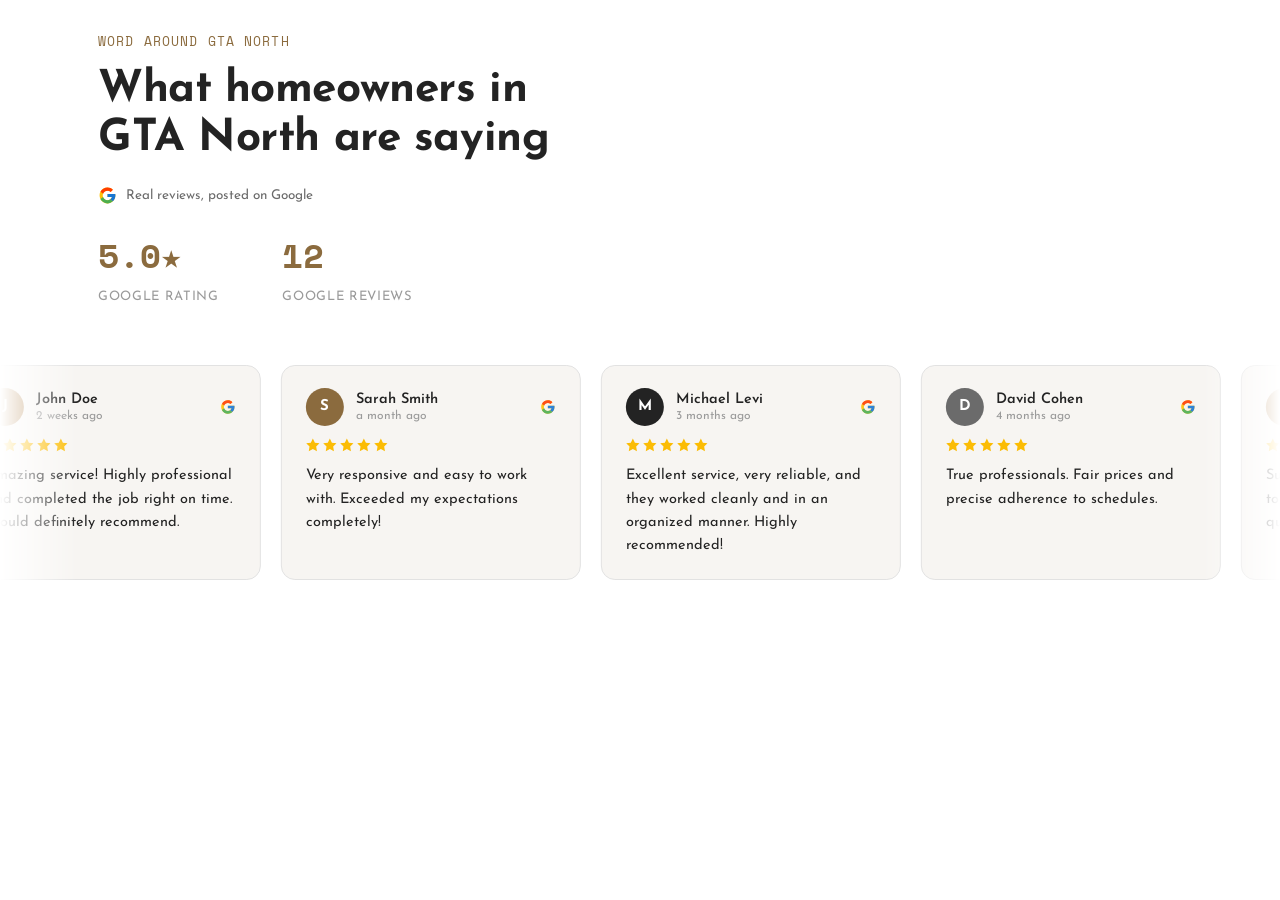
==== reviews-embed.html @ 9468a137 "Add Google reviews marquee and standalone Wix embed - Replace placeholder testimonials with 12 real " ====
<!doctype html>
<html lang="en">
<head>
<meta charset="UTF-8">
<meta name="viewport" content="width=device-width, initial-scale=1.0">
<title>Ramot Windows & Doors — Google Reviews</title>
<link rel="preconnect" href="https://fonts.googleapis.com">
<link rel="preconnect" href="https://fonts.gstatic.com" crossorigin>
<link href="https://fonts.googleapis.com/css2?family=Josefin+Sans:wght@400;500;600;700&family=Space+Mono:wght@400;700&display=swap" rel="stylesheet">
<link rel="stylesheet" href="css/styles.css">
<style>
  /* Embed-only overrides: this file is meant to sit inside a Wix
     HTML-iframe element, so it drops the page chrome (header/hero/
     section dividers) and keeps just the reviews block, sized to
     fit a fixed-height iframe instead of a full page section. */
  html,body{ background: transparent; }
  body{ padding: 32px 0 28px; }
  .embed-wrap{ max-width: 1180px; margin: 0 auto; padding: 0 clamp(16px,4vw,48px); }
</style>
</head>
<body class="js-ready">

<svg width="0" height="0" style="position:absolute" aria-hidden="true">
  <symbol id="google-g" viewBox="0 0 48 48">
    <path fill="#FFC107" d="M43.611,20.083H42V20H24v8h11.303c-1.649,4.657-6.08,8-11.303,8c-6.627,0-12-5.373-12-12s5.373-12,12-12c3.059,0,5.842,1.154,7.961,3.039l5.657-5.657C34.046,6.053,29.268,4,24,4C12.955,4,4,12.955,4,24s8.955,20,20,20s20-8.955,20-20C44,22.659,43.862,21.35,43.611,20.083z"/>
    <path fill="#FF3D00" d="M6.306,14.691l6.571,4.819C14.655,15.108,18.961,12,24,12c3.059,0,5.842,1.154,7.961,3.039l5.657-5.657C34.046,6.053,29.268,4,24,4C16.318,4,9.656,8.337,6.306,14.691z"/>
    <path fill="#4CAF50" d="M24,44c5.166,0,9.86-1.977,13.409-5.192l-6.19-5.238C29.211,35.091,26.715,36,24,36c-5.202,0-9.619-3.317-11.283-7.946l-6.522,5.025C9.505,39.556,16.227,44,24,44z"/>
    <path fill="#1976D2" d="M43.611,20.083H42V20H24v8h11.303c-0.792,2.237-2.231,4.166-4.087,5.571c0.001-0.001,0.002-0.001,0.003-0.002l6.19,5.238C36.971,39.205,44,34,44,24C44,22.659,43.862,21.35,43.611,20.083z"/>
  </symbol>
  <symbol id="rate-star" viewBox="0 0 24 24">
    <path d="M12 .8l3.5 7.2 7.9 1.1-5.7 5.6 1.3 7.9L12 18.8l-7 3.8 1.3-7.9L.6 9.1l7.9-1.1z"/>
  </symbol>
</svg>

<div class="embed-wrap">
  <p class="eyebrow">Word around GTA North</p>
  <h2 class="section-title">What homeowners in GTA North are saying</h2>

  <p class="google-badge">
    <svg class="g-icon" viewBox="0 0 48 48" aria-hidden="true"><use href="#google-g"/></svg>
    <span>Real reviews, posted on Google</span>
  </p>

  <ul class="stat-row">
    <li><span class="stat-num">5.0★</span><span class="stat-label">Google rating</span></li>
    <li><span class="stat-num">12</span><span class="stat-label">Google reviews</span></li>
  </ul>
</div>

<div class="review-track-wrap">
  <div class="review-track">
    <ul class="review-row">
      <li class="review-card">
        <div class="review-head">
          <span class="avatar avatar-1">J</span>
          <span class="review-who">
            <span class="review-name">John Doe</span>
            <span class="review-time">2 weeks ago</span>
          </span>
          <svg class="g-icon g-icon-card" viewBox="0 0 48 48" aria-hidden="true"><use href="#google-g"/></svg>
        </div>
        <div class="stars" aria-label="5 out of 5 stars">
          <svg class="star" viewBox="0 0 24 24"><use href="#rate-star"/></svg><svg class="star" viewBox="0 0 24 24"><use href="#rate-star"/></svg><svg class="star" viewBox="0 0 24 24"><use href="#rate-star"/></svg><svg class="star" viewBox="0 0 24 24"><use href="#rate-star"/></svg><svg class="star" viewBox="0 0 24 24"><use href="#rate-star"/></svg>
        </div>
        <p class="review-text">Amazing service! Highly professional and completed the job right on time. Would definitely recommend.</p>
      </li>
      <li class="review-card">
        <div class="review-head">
          <span class="avatar avatar-2">S</span>
          <span class="review-who">
            <span class="review-name">Sarah Smith</span>
            <span class="review-time">a month ago</span>
          </span>
          <svg class="g-icon g-icon-card" viewBox="0 0 48 48" aria-hidden="true"><use href="#google-g"/></svg>
        </div>
        <div class="stars" aria-label="5 out of 5 stars">
          <svg class="star" viewBox="0 0 24 24"><use href="#rate-star"/></svg><svg class="star" viewBox="0 0 24 24"><use href="#rate-star"/></svg><svg class="star" viewBox="0 0 24 24"><use href="#rate-star"/></svg><svg class="star" viewBox="0 0 24 24"><use href="#rate-star"/></svg><svg class="star" viewBox="0 0 24 24"><use href="#rate-star"/></svg>
        </div>
        <p class="review-text">Very responsive and easy to work with. Exceeded my expectations completely!</p>
      </li>
      <li class="review-card">
        <div class="review-head">
          <span class="avatar avatar-3">M</span>
          <span class="review-who">
            <span class="review-name">Michael Levi</span>
            <span class="review-time">3 months ago</span>
          </span>
          <svg class="g-icon g-icon-card" viewBox="0 0 48 48" aria-hidden="true"><use href="#google-g"/></svg>
        </div>
        <div class="stars" aria-label="5 out of 5 stars">
          <svg class="star" viewBox="0 0 24 24"><use href="#rate-star"/></svg><svg class="star" viewBox="0 0 24 24"><use href="#rate-star"/></svg><svg class="star" viewBox="0 0 24 24"><use href="#rate-star"/></svg><svg class="star" viewBox="0 0 24 24"><use href="#rate-star"/></svg><svg class="star" viewBox="0 0 24 24"><use href="#rate-star"/></svg>
        </div>
        <p class="review-text">Excellent service, very reliable, and they worked cleanly and in an organized manner. Highly recommended!</p>
      </li>
      <li class="review-card">
        <div class="review-head">
          <span class="avatar avatar-4">D</span>
          <span class="review-who">
            <span class="review-name">David Cohen</span>
            <span class="review-time">4 months ago</span>
          </span>
          <svg class="g-icon g-icon-card" viewBox="0 0 48 48" aria-hidden="true"><use href="#google-g"/></svg>
        </div>
        <div class="stars" aria-label="5 out of 5 stars">
          <svg class="star" viewBox="0 0 24 24"><use href="#rate-star"/></svg><svg class="star" viewBox="0 0 24 24"><use href="#rate-star"/></svg><svg class="star" viewBox="0 0 24 24"><use href="#rate-star"/></svg><svg class="star" viewBox="0 0 24 24"><use href="#rate-star"/></svg><svg class="star" viewBox="0 0 24 24"><use href="#rate-star"/></svg>
        </div>
        <p class="review-text">True professionals. Fair prices and precise adherence to schedules.</p>
      </li>
      <li class="review-card">
        <div class="review-head">
          <span class="avatar avatar-1">A</span>
          <span class="review-who">
            <span class="review-name">Anna Taylor</span>
            <span class="review-time">5 months ago</span>
          </span>
          <svg class="g-icon g-icon-card" viewBox="0 0 48 48" aria-hidden="true"><use href="#google-g"/></svg>
        </div>
        <div class="stars" aria-label="5 out of 5 stars">
          <svg class="star" viewBox="0 0 24 24"><use href="#rate-star"/></svg><svg class="star" viewBox="0 0 24 24"><use href="#rate-star"/></svg><svg class="star" viewBox="0 0 24 24"><use href="#rate-star"/></svg><svg class="star" viewBox="0 0 24 24"><use href="#rate-star"/></svg><svg class="star" viewBox="0 0 24 24"><use href="#rate-star"/></svg>
        </div>
        <p class="review-text">Super smooth experience from start to finish. Friendly staff and top quality.</p>
      </li>
      <li class="review-card">
        <div class="review-head">
          <span class="avatar avatar-2">R</span>
          <span class="review-who">
            <span class="review-name">Ronit Barak</span>
            <span class="review-time">6 months ago</span>
          </span>
          <svg class="g-icon g-icon-card" viewBox="0 0 48 48" aria-hidden="true"><use href="#google-g"/></svg>
        </div>
        <div class="stars" aria-label="5 out of 5 stars">
          <svg class="star" viewBox="0 0 24 24"><use href="#rate-star"/></svg><svg class="star" viewBox="0 0 24 24"><use href="#rate-star"/></svg><svg class="star" viewBox="0 0 24 24"><use href="#rate-star"/></svg><svg class="star" viewBox="0 0 24 24"><use href="#rate-star"/></svg><svg class="star" viewBox="0 0 24 24"><use href="#rate-star"/></svg>
        </div>
        <p class="review-text">I was deeply impressed by the personal attention and fast service. No doubt I will return.</p>
      </li>
      <li class="review-card">
        <div class="review-head">
          <span class="avatar avatar-3">C</span>
          <span class="review-who">
            <span class="review-name">Chris Johnson</span>
            <span class="review-time">7 months ago</span>
          </span>
          <svg class="g-icon g-icon-card" viewBox="0 0 48 48" aria-hidden="true"><use href="#google-g"/></svg>
        </div>
        <div class="stars" aria-label="5 out of 5 stars">
          <svg class="star" viewBox="0 0 24 24"><use href="#rate-star"/></svg><svg class="star" viewBox="0 0 24 24"><use href="#rate-star"/></svg><svg class="star" viewBox="0 0 24 24"><use href="#rate-star"/></svg><svg class="star" viewBox="0 0 24 24"><use href="#rate-star"/></svg><svg class="star" viewBox="0 0 24 24"><use href="#rate-star"/></svg>
        </div>
        <p class="review-text">Top tier quality and excellent communication. 10/10 would use again.</p>
      </li>
      <li class="review-card">
        <div class="review-head">
          <span class="avatar avatar-4">E</span>
          <span class="review-who">
            <span class="review-name">Erez Avraham</span>
            <span class="review-time">8 months ago</span>
          </span>
          <svg class="g-icon g-icon-card" viewBox="0 0 48 48" aria-hidden="true"><use href="#google-g"/></svg>
        </div>
        <div class="stars" aria-label="5 out of 5 stars">
          <svg class="star" viewBox="0 0 24 24"><use href="#rate-star"/></svg><svg class="star" viewBox="0 0 24 24"><use href="#rate-star"/></svg><svg class="star" viewBox="0 0 24 24"><use href="#rate-star"/></svg><svg class="star" viewBox="0 0 24 24"><use href="#rate-star"/></svg><svg class="star" viewBox="0 0 24 24"><use href="#rate-star"/></svg>
        </div>
        <p class="review-text">Courteous service, fast and professional work without compromise. Highly recommended!</p>
      </li>
      <li class="review-card">
        <div class="review-head">
          <span class="avatar avatar-1">N</span>
          <span class="review-who">
            <span class="review-name">Noa Ben-Zvi</span>
            <span class="review-time">9 months ago</span>
          </span>
          <svg class="g-icon g-icon-card" viewBox="0 0 48 48" aria-hidden="true"><use href="#google-g"/></svg>
        </div>
        <div class="stars" aria-label="5 out of 5 stars">
          <svg class="star" viewBox="0 0 24 24"><use href="#rate-star"/></svg><svg class="star" viewBox="0 0 24 24"><use href="#rate-star"/></svg><svg class="star" viewBox="0 0 24 24"><use href="#rate-star"/></svg><svg class="star" viewBox="0 0 24 24"><use href="#rate-star"/></svg><svg class="star" viewBox="0 0 24 24"><use href="#rate-star"/></svg>
        </div>
        <p class="review-text">Great experience! They solved all my problems quickly and with great professionalism.</p>
      </li>
      <li class="review-card">
        <div class="review-head">
          <span class="avatar avatar-2">K</span>
          <span class="review-who">
            <span class="review-name">Kevin White</span>
            <span class="review-time">10 months ago</span>
          </span>
          <svg class="g-icon g-icon-card" viewBox="0 0 48 48" aria-hidden="true"><use href="#google-g"/></svg>
        </div>
        <div class="stars" aria-label="5 out of 5 stars">
          <svg class="star" viewBox="0 0 24 24"><use href="#rate-star"/></svg><svg class="star" viewBox="0 0 24 24"><use href="#rate-star"/></svg><svg class="star" viewBox="0 0 24 24"><use href="#rate-star"/></svg><svg class="star" viewBox="0 0 24 24"><use href="#rate-star"/></svg><svg class="star" viewBox="0 0 24 24"><use href="#rate-star"/></svg>
        </div>
        <p class="review-text">Extremely helpful and professional. Handled everything with great care.</p>
      </li>
      <li class="review-card">
        <div class="review-head">
          <span class="avatar avatar-3">Y</span>
          <span class="review-who">
            <span class="review-name">Yael Mizrahi</span>
            <span class="review-time">11 months ago</span>
          </span>
          <svg class="g-icon g-icon-card" viewBox="0 0 48 48" aria-hidden="true"><use href="#google-g"/></svg>
        </div>
        <div class="stars" aria-label="5 out of 5 stars">
          <svg class="star" viewBox="0 0 24 24"><use href="#rate-star"/></svg><svg class="star" viewBox="0 0 24 24"><use href="#rate-star"/></svg><svg class="star" viewBox="0 0 24 24"><use href="#rate-star"/></svg><svg class="star" viewBox="0 0 24 24"><use href="#rate-star"/></svg><svg class="star" viewBox="0 0 24 24"><use href="#rate-star"/></svg>
        </div>
        <p class="review-text">Amazing service and lovely people. Thank you very much for everything!</p>
      </li>
      <li class="review-card">
        <div class="review-head">
          <span class="avatar avatar-4">T</span>
          <span class="review-who">
            <span class="review-name">Tom Miller</span>
            <span class="review-time">a year ago</span>
          </span>
          <svg class="g-icon g-icon-card" viewBox="0 0 48 48" aria-hidden="true"><use href="#google-g"/></svg>
        </div>
        <div class="stars" aria-label="5 out of 5 stars">
          <svg class="star" viewBox="0 0 24 24"><use href="#rate-star"/></svg><svg class="star" viewBox="0 0 24 24"><use href="#rate-star"/></svg><svg class="star" viewBox="0 0 24 24"><use href="#rate-star"/></svg><svg class="star" viewBox="0 0 24 24"><use href="#rate-star"/></svg><svg class="star" viewBox="0 0 24 24"><use href="#rate-star"/></svg>
        </div>
        <p class="review-text">Solid service, great attention to detail, and very fair pricing. Very happy.</p>
      </li>
    </ul>
  </div>
</div>

<script src="https://cdn.jsdelivr.net/npm/gsap@3/dist/gsap.min.js"></script>
<script>
(function(){
  var reduceMotion = window.matchMedia('(prefers-reduced-motion: reduce)').matches;
  var track = document.querySelector('.review-track');
  var firstRow = track.querySelector('.review-row');

  if (!reduceMotion) {
    var clone = firstRow.cloneNode(true);
    clone.setAttribute('aria-hidden', 'true');
    track.appendChild(clone);

    var marqueeTween = gsap.to(track, {
      xPercent: -50,
      duration: 46,
      ease: 'none',
      repeat: -1
    });

    var trackWrap = document.querySelector('.review-track-wrap');
    trackWrap.addEventListener('mouseenter', function(){ marqueeTween.pause(); });
    trackWrap.addEventListener('mouseleave', function(){ marqueeTween.play(); });
    trackWrap.addEventListener('focusin', function(){ marqueeTween.pause(); });
    trackWrap.addEventListener('focusout', function(){ marqueeTween.play(); });
  }
})();
</script>
</body>
</html>
---- css/styles.css ----
/* ==========================================================
   Tokens — pulled from ramotwindowsanddoors.com's live site:
   bronze #BA9262 (the logo mark), charcoal wordmark, Josefin Sans.
   ========================================================== */
:root{
  --ink: #232323;
  --paper: #FFFFFF;
  --paper-tint: #F7F5F2;
  --line: #E2E2E2;
  --slate: #6B6B6B;
  --slate-dim: #9A9A9A;

  --bronze: #BA9262;
  --bronze-soft: #E3B77E;
  --bronze-deep: #8B6B3E;

  /* dark hero only */
  --night: #1E1712;
  --night-2: #2A2018;
  --frost: #F5F1EC;
  --night-slate: #B9AFA3;
  --night-line: rgba(245,241,236,0.14);

  --font-display: "Josefin Sans", "Inter", sans-serif;
  --font-body: "Josefin Sans", -apple-system, sans-serif;
  --font-mono: "Space Mono", monospace;

  --wrap: 1180px;
  --gutter: clamp(20px, 5vw, 64px);
  --section-pad: clamp(72px, 11vw, 148px);

  --ease-out: cubic-bezier(.16,1,.3,1);
}

*{ box-sizing: border-box; }
html{ scroll-behavior: smooth; }
body{
  margin: 0;
  background: var(--paper);
  color: var(--ink);
  font-family: var(--font-body);
  font-size: 16px;
  line-height: 1.6;
  -webkit-font-smoothing: antialiased;
}
img,svg{ display:block; max-width:100%; }
a{ color: inherit; text-decoration: none; }

.skip-link{
  position:absolute; left:-999px; top:auto;
}
.skip-link:focus{
  left: 16px; top: 16px; z-index: 999;
  background: var(--bronze-deep); color:#fff;
  padding: 10px 16px; border-radius: 6px;
}

:focus-visible{
  outline: 2px solid var(--bronze-deep);
  outline-offset: 3px;
  border-radius: 2px;
}

.wrap{
  max-width: var(--wrap);
  margin: 0 auto;
  padding: 0 var(--gutter);
}

.eyebrow{
  font-family: var(--font-mono);
  font-size: 12.5px;
  letter-spacing: 0.09em;
  text-transform: uppercase;
  color: var(--bronze-deep);
  margin: 0 0 14px;
}

.section-title{
  font-family: var(--font-display);
  font-weight: 700;
  font-size: clamp(28px, 4vw, 44px);
  line-height: 1.12;
  letter-spacing: -0.01em;
  margin: 0 0 20px;
  max-width: 18ch;
}

.lede{
  font-size: clamp(16px, 1.4vw, 18.5px);
  color: var(--slate);
  max-width: 46ch;
  margin: 0 0 22px;
}

.diagnostic-line{
  font-size: 18px;
  color: var(--ink);
  margin: 40px 0 22px;
}

/* ==========================================================
   Buttons
   ========================================================== */
.btn{
  display: inline-flex;
  align-items: center;
  gap: 10px;
  padding: 15px 26px;
  border-radius: 8px;
  font-family: var(--font-mono);
  font-size: 14.5px;
  font-weight: 700;
  letter-spacing: 0.01em;
  border: 1px solid transparent;
  cursor: pointer;
  position: relative;
  overflow: hidden;
  transition: transform .25s var(--ease-out), box-shadow .25s var(--ease-out);
}
.btn:hover{ transform: translateY(-2px); }
.btn-primary{
  background: var(--bronze-deep);
  color: #FFFFFF;
  box-shadow: 0 10px 26px -8px rgba(139,107,62,0.55);
}
.btn-primary:hover{ box-shadow: 0 16px 32px -8px rgba(139,107,62,0.7); }
.btn-primary::after{
  content:"";
  position:absolute; inset:0;
  background: linear-gradient(115deg, transparent 20%, rgba(255,255,255,0.35) 38%, transparent 55%);
  transform: translateX(-120%);
  transition: transform .6s var(--ease-out);
}
.btn-primary:hover::after{ transform: translateX(120%); }
.btn-ghost{
  border-color: var(--line);
  color: var(--ink);
  background: transparent;
}
.btn-ghost:hover{ border-color: var(--bronze-deep); color: var(--bronze-deep); }

/* on the dark hero, ghost buttons need light-context colors */
.hero .btn-ghost{
  border-color: var(--night-line);
  color: var(--frost);
  background: rgba(245,241,236,0.03);
}
.hero .btn-ghost:hover{ border-color: var(--bronze-soft); color: var(--bronze-soft); }

.btn-large{ padding: 18px 32px; font-size: 15.5px; }

.hero-ctas{
  display:flex; flex-wrap: wrap; gap: 14px;
  margin: 34px 0 30px;
}

/* ==========================================================
   Header
   ========================================================== */
.site-header{
  position: sticky; top:0; z-index: 40;
  background: rgba(255,255,255,0.88);
  backdrop-filter: blur(10px);
  border-bottom: 1px solid var(--line);
}
.header-inner{
  display:flex; align-items:center; justify-content:space-between;
  height: 76px;
}
.brand{ display:flex; align-items:center; }
.brand-logo{ height: 40px; width:auto; }
.header-phone{ display:flex; flex-direction:column; align-items:flex-end; line-height:1.2; }
.header-phone .eyebrow{ margin:0 0 2px; }
.phone-number{ font-family: var(--font-mono); font-weight:700; color: var(--bronze-deep); }

/* ==========================================================
   Hero (dark, on-brand bronze glow — the one dramatic moment)
   ========================================================== */
.hero{
  position: relative;
  padding: clamp(120px, 20vw, 200px) 0 clamp(80px, 12vw, 130px);
  overflow: hidden;
  isolation: isolate;
  background: var(--night);
  color: var(--frost);
}
.hero-glass{
  position:absolute; inset:0;
  z-index:-1;
  background: linear-gradient(180deg, var(--night), var(--night-2) 120%);
}
.pane-svg{ width:100%; height:100%; }
.crack-lines path{
  stroke-dasharray: 1;
  stroke-dashoffset: 1;
  filter: drop-shadow(0 0 6px rgba(245,241,236,0.35));
}
.impact-point{
  filter: drop-shadow(0 0 10px rgba(245,241,236,0.8));
}

.hero-inner{ position: relative; }
.hero-eyebrow{ color: var(--bronze-soft); }
.hero-title{
  font-family: var(--font-display);
  font-weight: 700;
  font-size: clamp(40px, 8vw, 84px);
  line-height: 1.02;
  letter-spacing: -0.01em;
  margin: 0 0 26px;
}
.hero-title .line{ display:block; }
.line-crack{ color: var(--frost); }
.line-fix{
  background: linear-gradient(100deg, var(--bronze-soft), var(--bronze) 60%);
  -webkit-background-clip: text;
  background-clip: text;
  color: transparent;
}
.hero-sub{
  font-size: clamp(17px, 1.6vw, 20px);
  color: var(--night-slate);
  max-width: 46ch;
  margin: 0 0 8px;
}
.trust-bar{
  display:flex; flex-wrap:wrap; gap: 22px;
  list-style:none; padding:0; margin: 18px 0 0;
  font-family: var(--font-mono);
  font-size: 12.5px;
  color: var(--night-slate);
  text-transform: uppercase;
  letter-spacing: 0.06em;
}
.trust-bar li{ position:relative; padding-left: 16px; }
.trust-bar li::before{
  content:"";
  position:absolute; left:0; top:50%;
  width:6px; height:6px; border-radius:50%;
  background: var(--bronze-soft);
  transform: translateY(-50%);
}

/* ==========================================================
   Sections (generic, light)
   ========================================================== */
.section{
  padding: var(--section-pad) 0;
  border-bottom: 1px solid var(--line);
  position: relative;
  background: var(--paper);
}
.section:last-of-type{ border-bottom:none; }
.section.tint{ background: var(--paper-tint); }

/* Fracture-line divider: the crack motif reused as a structural rule
   between sections, instead of a plain hairline */
.section::before{
  content:"";
  position:absolute; top:-1px; left:0; right:0;
  height:1px;
  background:
    linear-gradient(90deg, transparent, var(--line) 15%, var(--line) 85%, transparent);
}

/* ==========================================================
   Diagnostic cards
   ========================================================== */
.card-grid{
  display:grid;
  grid-template-columns: repeat(3, 1fr);
  gap: 1px;
  background: var(--line);
  border: 1px solid var(--line);
  border-radius: 14px;
  overflow:hidden;
  margin: 40px 0 0;
}
.symptom-card{
  background: var(--paper);
  padding: 34px 28px 38px;
}
.symptom-icon{ color: var(--bronze); margin-bottom: 22px; width:40px; height:40px; }
.symptom-card h3{
  font-family: var(--font-display);
  font-size: 19px;
  margin: 0 0 10px;
}
.symptom-card p{ color: var(--slate); margin:0; font-size:15px; }

/* ==========================================================
   Testimonials
   ========================================================== */
.google-badge{
  display:inline-flex; align-items:center; gap:9px;
  font-size: 13.5px; color: var(--slate);
  margin: 0 0 22px;
}
.g-icon{ width:19px; height:19px; flex-shrink:0; }

.stat-row{
  display:flex; gap: clamp(24px, 6vw, 64px);
  list-style:none; padding:0; margin: 0 0 48px;
  flex-wrap: wrap;
}
.stat-row li{ display:flex; flex-direction:column; gap:4px; }
.stat-num{ font-family: var(--font-mono); font-weight:700; font-size: clamp(26px,3vw,34px); color: var(--bronze-deep); }
.stat-label{ font-size: 13px; color: var(--slate-dim); text-transform:uppercase; letter-spacing:.05em; }

/* Google review marquee */
.review-track-wrap{
  position: relative;
  overflow: hidden;
  padding: 4px var(--gutter) 6px;
  -webkit-mask-image: linear-gradient(90deg, transparent, #000 6%, #000 94%, transparent);
  mask-image: linear-gradient(90deg, transparent, #000 6%, #000 94%, transparent);
}
.review-track{ display:flex; width: max-content; }
.review-row{
  display:flex; gap: 20px;
  list-style:none; margin:0; padding: 6px 0;
}
.review-card{
  width: 300px; flex-shrink: 0;
  background: var(--paper-tint);
  border: 1px solid var(--line);
  border-radius: 14px;
  padding: 22px 24px;
  display:flex; flex-direction:column; gap: 12px;
}
.review-head{ display:flex; align-items:center; gap: 12px; }
.avatar{
  width: 38px; height:38px; border-radius:50%; flex-shrink:0;
  display:flex; align-items:center; justify-content:center;
  color:#fff; font-family: var(--font-display); font-weight:700; font-size:15px;
}
.avatar-1{ background: var(--bronze); }
.avatar-2{ background: var(--bronze-deep); }
.avatar-3{ background: var(--ink); }
.avatar-4{ background: var(--slate); }
.review-who{
  display:flex; flex-direction:column; line-height:1.25;
  flex:1; min-width:0;
}
.review-name{ font-weight:600; font-size:14.5px; }
.review-time{ font-size:12px; color: var(--slate-dim); }
.g-icon-card{ width:16px; height:16px; flex-shrink:0; opacity:.9; }
.stars{ display:flex; gap:3px; }
.star{ width:14px; height:14px; fill:#FBBC04; }
.review-text{ margin:0; font-size: 14.5px; color: var(--ink); }

/* ==========================================================
   Why repair
   ========================================================== */
.why-grid{
  display:grid;
  grid-template-columns: 1.1fr 0.9fr;
  gap: clamp(32px, 6vw, 80px);
  align-items:start;
}
.check-list{
  list-style:none; margin:0; padding: 6px 0 0;
  display:flex; flex-direction:column; gap: 18px;
}
.check-list li{
  position:relative; padding-left: 32px;
  font-size: 16px;
}
.check-list li::before{
  content:"";
  position:absolute; left:0; top: 3px;
  width: 18px; height:18px;
  border: 1.5px solid var(--bronze);
  border-radius: 4px;
  background: rgba(186,146,98,0.08);
}
.check-list li::after{
  content:"";
  position:absolute; left:5px; top:8px;
  width:8px; height:4px;
  border-left: 1.5px solid var(--bronze-deep);
  border-bottom: 1.5px solid var(--bronze-deep);
  transform: rotate(-45deg);
}

/* ==========================================================
   Process
   ========================================================== */
.process-list{
  list-style:none; margin: 40px 0 8px; padding:0;
  display:grid; grid-template-columns: repeat(3,1fr);
  gap: 28px;
}
.process-step{
  border-top: 1px solid var(--line);
  padding-top: 20px;
}
.step-num{
  display:block;
  font-family: var(--font-mono);
  font-size: 13px;
  color: var(--bronze-deep);
  margin-bottom: 14px;
}
.process-step p{ margin:0; font-size: 16px; }

/* ==========================================================
   Coverage
   ========================================================== */
.coverage-grid{
  display:grid;
  grid-template-columns: 1.1fr 0.9fr;
  gap: clamp(32px, 6vw, 80px);
  align-items:center;
}
.town-list{
  list-style:none; margin:0; padding:0;
  display:flex; flex-direction:column;
}
.town-list li{
  font-family: var(--font-display);
  font-size: clamp(20px, 3vw, 28px);
  padding: 14px 0;
  border-bottom: 1px solid var(--line);
  color: var(--ink);
  transition: color .2s, padding-left .2s;
}
.town-list li:hover{ color: var(--bronze-deep); padding-left: 10px; }

/* ==========================================================
   FAQ
   ========================================================== */
.accordion{ margin-top: 32px; border-top: 1px solid var(--line); }
.accordion-item{
  border-bottom: 1px solid var(--line);
  padding: 20px 0;
}
.accordion-item summary{
  cursor:pointer;
  list-style:none;
  display:flex; align-items:center; justify-content:space-between; gap: 16px;
  font-family: var(--font-display);
  font-size: 17px;
  font-weight: 600;
}
.accordion-item summary::-webkit-details-marker{ display:none; }
.accordion-item summary::after{
  content:"+";
  font-family: var(--font-mono);
  font-size: 20px;
  color: var(--bronze-deep);
  flex-shrink:0;
  transition: transform .25s var(--ease-out);
}
.accordion-item[open] summary::after{ transform: rotate(45deg); }
.accordion-item p{ margin: 14px 0 0; color: var(--slate); max-width: 62ch; }

/* ==========================================================
   Final CTA + form
   ========================================================== */
.final-grid{
  display:grid;
  grid-template-columns: 1fr 1fr;
  gap: clamp(32px, 6vw, 80px);
  align-items: start;
}
.quote-form{
  background: var(--paper);
  border: 1px solid var(--line);
  border-radius: 14px;
  padding: clamp(24px, 4vw, 34px);
  display:flex; flex-direction:column; gap: 16px;
  box-shadow: 0 24px 48px -24px rgba(35,35,35,0.12);
}
.form-row{ display:flex; flex-direction:column; gap:6px; }
.form-row label{ font-size: 13px; color: var(--slate); }
.form-row input, .form-row textarea{
  background: var(--paper);
  border: 1px solid var(--line);
  border-radius: 8px;
  padding: 12px 14px;
  color: var(--ink);
  font-family: var(--font-body);
  font-size: 15px;
  resize: vertical;
}
.form-row input:focus, .form-row textarea:focus{ border-color: var(--bronze-deep); }
.form-note{ margin: 0; font-size: 12.5px; color: var(--slate-dim); }

/* ==========================================================
   Footer
   ========================================================== */
.site-footer{ padding: 34px 0 44px; background: var(--paper-tint); }
.footer-inner{
  display:flex; flex-wrap:wrap; gap: 10px 24px; justify-content:space-between;
  font-family: var(--font-mono); font-size: 13px; color: var(--slate-dim);
}
.footer-inner a{ color: var(--bronze-deep); }

/* ==========================================================
   Scroll-reveal base state
   (JS adds .is-visible / drives via GSAP; degrades gracefully
   without JS because nothing here forces opacity:0 permanently)
   ========================================================== */
[data-reveal]{ opacity: 1; }
.js-ready [data-reveal]{ opacity: 0; transform: translateY(28px); }
.js-ready [data-reveal].is-visible{ opacity: 1; transform: translateY(0); }

@media (prefers-reduced-motion: reduce){
  html{ scroll-behavior:auto; }
  .js-ready [data-reveal]{ opacity:1 !important; transform:none !important; }
  .btn, .town-list li{ transition:none; }
}

/* ==========================================================
   Responsive
   ========================================================== */
@media (max-width: 900px){
  .card-grid{ grid-template-columns: 1fr; }
  .why-grid, .coverage-grid, .final-grid{ grid-template-columns: 1fr; }
  .process-list{ grid-template-columns: 1fr; }
  .header-phone .eyebrow{ display:none; }
}

@media (max-width: 560px){
  .hero{ padding-top: 128px; }
  .hero-ctas .btn{ width:100%; justify-content:center; }
  .brand-logo{ height: 32px; }
}
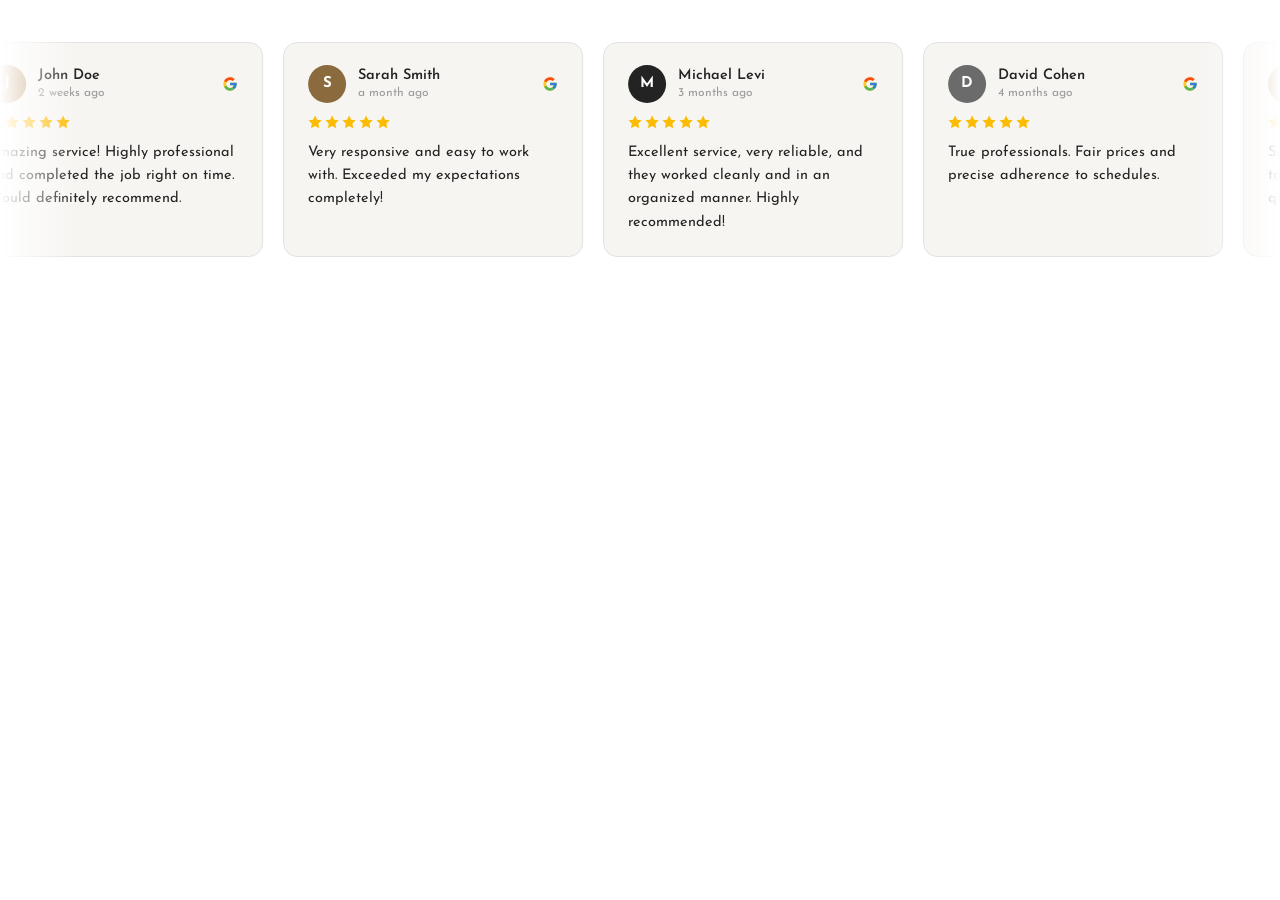
==== commit 04796c7e: "Strip heading/badge/stats from the Wix reviews embed The embed sits inside a Wix section that alread" ====
--- a/reviews-embed.html
+++ b/reviews-embed.html
@@ -32,21 +32,6 @@
   </symbol>
 </svg>
 
-<div class="embed-wrap">
-  <p class="eyebrow">Word around GTA North</p>
-  <h2 class="section-title">What homeowners in GTA North are saying</h2>
-
-  <p class="google-badge">
-    <svg class="g-icon" viewBox="0 0 48 48" aria-hidden="true"><use href="#google-g"/></svg>
-    <span>Real reviews, posted on Google</span>
-  </p>
-
-  <ul class="stat-row">
-    <li><span class="stat-num">5.0★</span><span class="stat-label">Google rating</span></li>
-    <li><span class="stat-num">12</span><span class="stat-label">Google reviews</span></li>
-  </ul>
-</div>
-
 <div class="review-track-wrap">
   <div class="review-track">
     <ul class="review-row">
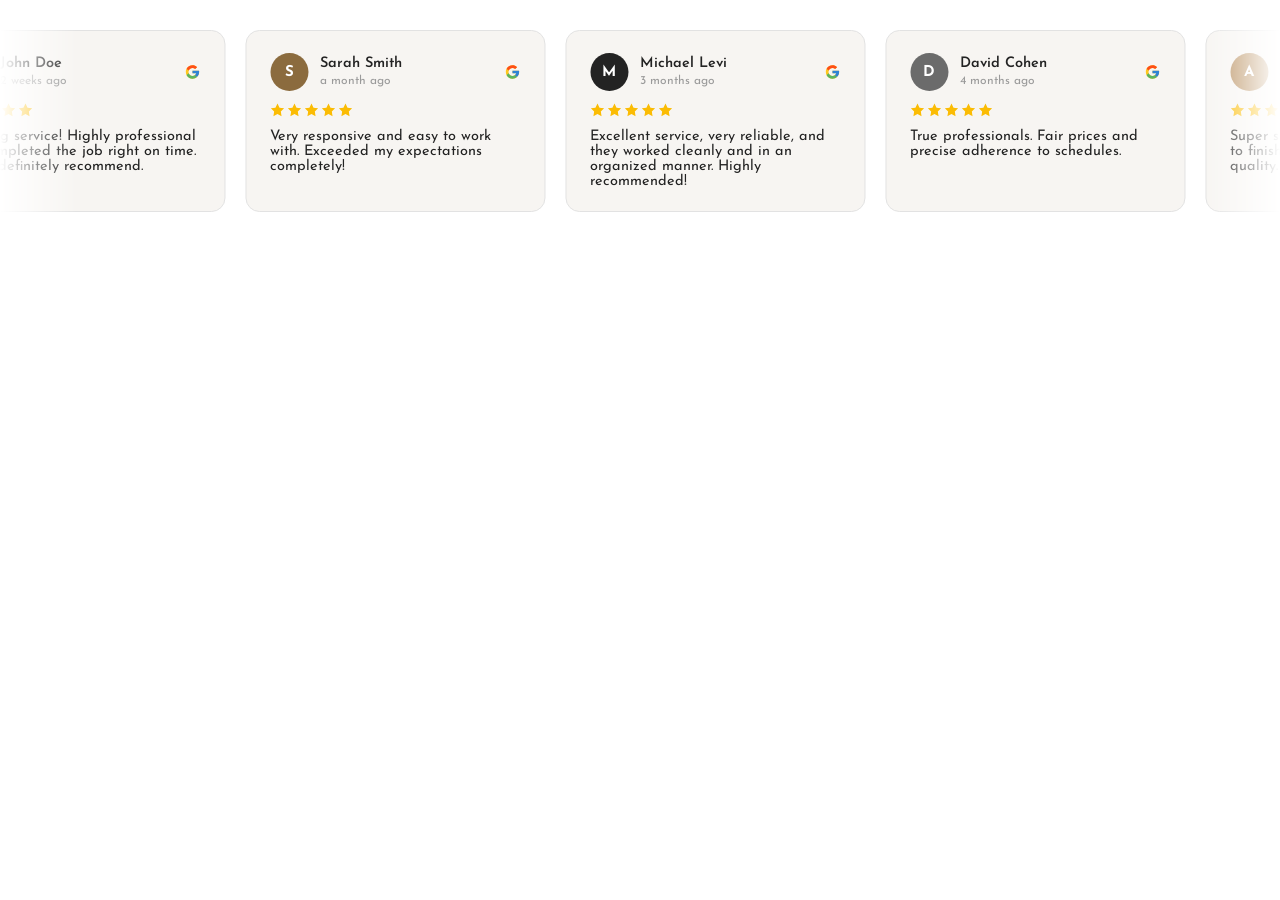
==== commit 2e585ad2: "Make reviews-embed.html fully self-contained It was linking to css/styles.css for icon sizing, which" ====
--- a/reviews-embed.html
+++ b/reviews-embed.html
@@ -6,19 +6,66 @@
 <title>Ramot Windows & Doors — Google Reviews</title>
 <link rel="preconnect" href="https://fonts.googleapis.com">
 <link rel="preconnect" href="https://fonts.gstatic.com" crossorigin>
-<link href="https://fonts.googleapis.com/css2?family=Josefin+Sans:wght@400;500;600;700&family=Space+Mono:wght@400;700&display=swap" rel="stylesheet">
-<link rel="stylesheet" href="css/styles.css">
+<link href="https://fonts.googleapis.com/css2?family=Josefin+Sans:wght@400;500;600;700&display=swap" rel="stylesheet">
 <style>
-  /* Embed-only overrides: this file is meant to sit inside a Wix
-     HTML-iframe element, so it drops the page chrome (header/hero/
-     section dividers) and keeps just the reviews block, sized to
-     fit a fixed-height iframe instead of a full page section. */
+  /* Fully self-contained: no dependency on the parent project's
+     css/styles.css, so this renders correctly dropped into any
+     platform's iframe/HTML-embed, not just this repo's own pages. */
+  *{ box-sizing: border-box; }
   html,body{ background: transparent; }
-  body{ padding: 32px 0 28px; }
-  .embed-wrap{ max-width: 1180px; margin: 0 auto; padding: 0 clamp(16px,4vw,48px); }
+  body{
+    margin: 0;
+    padding: 20px 0;
+    font-family: "Josefin Sans", -apple-system, "Segoe UI", sans-serif;
+    color: #232323;
+  }
+  img,svg{ display:block; }
+
+  .review-track-wrap{
+    position: relative;
+    overflow: hidden;
+    padding: 4px 16px 6px;
+    -webkit-mask-image: linear-gradient(90deg, transparent, #000 6%, #000 94%, transparent);
+    mask-image: linear-gradient(90deg, transparent, #000 6%, #000 94%, transparent);
+  }
+  .review-track{ display:flex; width: max-content; }
+  .review-row{
+    display:flex; gap: 20px;
+    list-style:none; margin:0; padding: 6px 0;
+  }
+  .review-card{
+    width: 300px; flex-shrink: 0;
+    background: #F7F5F2;
+    border: 1px solid #E2E2E2;
+    border-radius: 14px;
+    padding: 22px 24px;
+    display:flex; flex-direction:column; gap: 12px;
+  }
+  .review-head{ display:flex; align-items:center; gap: 12px; }
+  .avatar{
+    width: 38px; height:38px; border-radius:50%; flex-shrink:0;
+    display:flex; align-items:center; justify-content:center;
+    color:#fff; font-family: "Josefin Sans", sans-serif; font-weight:700; font-size:15px;
+  }
+  .avatar-1{ background: #BA9262; }
+  .avatar-2{ background: #8B6B3E; }
+  .avatar-3{ background: #232323; }
+  .avatar-4{ background: #6B6B6B; }
+  .review-who{
+    display:flex; flex-direction:column; line-height:1.25;
+    flex:1; min-width:0;
+  }
+  .review-name{ font-weight:600; font-size:14.5px; }
+  .review-time{ font-size:12px; color: #9A9A9A; }
+  .g-icon-card{
+    width:16px; height:16px; min-width:16px; flex-shrink:0; opacity:.9;
+  }
+  .stars{ display:flex; gap:3px; }
+  .star{ width:14px; height:14px; min-width:14px; flex-shrink:0; fill:#FBBC04; }
+  .review-text{ margin:0; font-size: 14.5px; color: #232323; }
 </style>
 </head>
-<body class="js-ready">
+<body>
 
 <svg width="0" height="0" style="position:absolute" aria-hidden="true">
   <symbol id="google-g" viewBox="0 0 48 48">
@@ -42,10 +89,10 @@
             <span class="review-name">John Doe</span>
             <span class="review-time">2 weeks ago</span>
           </span>
-          <svg class="g-icon g-icon-card" viewBox="0 0 48 48" aria-hidden="true"><use href="#google-g"/></svg>
-        </div>
-        <div class="stars" aria-label="5 out of 5 stars">
-          <svg class="star" viewBox="0 0 24 24"><use href="#rate-star"/></svg><svg class="star" viewBox="0 0 24 24"><use href="#rate-star"/></svg><svg class="star" viewBox="0 0 24 24"><use href="#rate-star"/></svg><svg class="star" viewBox="0 0 24 24"><use href="#rate-star"/></svg><svg class="star" viewBox="0 0 24 24"><use href="#rate-star"/></svg>
+          <svg class="g-icon-card" viewBox="0 0 48 48" width="16" height="16" aria-hidden="true"><use href="#google-g"/></svg>
+        </div>
+        <div class="stars" aria-label="5 out of 5 stars">
+          <svg class="star" viewBox="0 0 24 24" width="14" height="14"><use href="#rate-star"/></svg><svg class="star" viewBox="0 0 24 24" width="14" height="14"><use href="#rate-star"/></svg><svg class="star" viewBox="0 0 24 24" width="14" height="14"><use href="#rate-star"/></svg><svg class="star" viewBox="0 0 24 24" width="14" height="14"><use href="#rate-star"/></svg><svg class="star" viewBox="0 0 24 24" width="14" height="14"><use href="#rate-star"/></svg>
         </div>
         <p class="review-text">Amazing service! Highly professional and completed the job right on time. Would definitely recommend.</p>
       </li>
@@ -56,10 +103,10 @@
             <span class="review-name">Sarah Smith</span>
             <span class="review-time">a month ago</span>
           </span>
-          <svg class="g-icon g-icon-card" viewBox="0 0 48 48" aria-hidden="true"><use href="#google-g"/></svg>
-        </div>
-        <div class="stars" aria-label="5 out of 5 stars">
-          <svg class="star" viewBox="0 0 24 24"><use href="#rate-star"/></svg><svg class="star" viewBox="0 0 24 24"><use href="#rate-star"/></svg><svg class="star" viewBox="0 0 24 24"><use href="#rate-star"/></svg><svg class="star" viewBox="0 0 24 24"><use href="#rate-star"/></svg><svg class="star" viewBox="0 0 24 24"><use href="#rate-star"/></svg>
+          <svg class="g-icon-card" viewBox="0 0 48 48" width="16" height="16" aria-hidden="true"><use href="#google-g"/></svg>
+        </div>
+        <div class="stars" aria-label="5 out of 5 stars">
+          <svg class="star" viewBox="0 0 24 24" width="14" height="14"><use href="#rate-star"/></svg><svg class="star" viewBox="0 0 24 24" width="14" height="14"><use href="#rate-star"/></svg><svg class="star" viewBox="0 0 24 24" width="14" height="14"><use href="#rate-star"/></svg><svg class="star" viewBox="0 0 24 24" width="14" height="14"><use href="#rate-star"/></svg><svg class="star" viewBox="0 0 24 24" width="14" height="14"><use href="#rate-star"/></svg>
         </div>
         <p class="review-text">Very responsive and easy to work with. Exceeded my expectations completely!</p>
       </li>
@@ -70,10 +117,10 @@
             <span class="review-name">Michael Levi</span>
             <span class="review-time">3 months ago</span>
           </span>
-          <svg class="g-icon g-icon-card" viewBox="0 0 48 48" aria-hidden="true"><use href="#google-g"/></svg>
-        </div>
-        <div class="stars" aria-label="5 out of 5 stars">
-          <svg class="star" viewBox="0 0 24 24"><use href="#rate-star"/></svg><svg class="star" viewBox="0 0 24 24"><use href="#rate-star"/></svg><svg class="star" viewBox="0 0 24 24"><use href="#rate-star"/></svg><svg class="star" viewBox="0 0 24 24"><use href="#rate-star"/></svg><svg class="star" viewBox="0 0 24 24"><use href="#rate-star"/></svg>
+          <svg class="g-icon-card" viewBox="0 0 48 48" width="16" height="16" aria-hidden="true"><use href="#google-g"/></svg>
+        </div>
+        <div class="stars" aria-label="5 out of 5 stars">
+          <svg class="star" viewBox="0 0 24 24" width="14" height="14"><use href="#rate-star"/></svg><svg class="star" viewBox="0 0 24 24" width="14" height="14"><use href="#rate-star"/></svg><svg class="star" viewBox="0 0 24 24" width="14" height="14"><use href="#rate-star"/></svg><svg class="star" viewBox="0 0 24 24" width="14" height="14"><use href="#rate-star"/></svg><svg class="star" viewBox="0 0 24 24" width="14" height="14"><use href="#rate-star"/></svg>
         </div>
         <p class="review-text">Excellent service, very reliable, and they worked cleanly and in an organized manner. Highly recommended!</p>
       </li>
@@ -84,10 +131,10 @@
             <span class="review-name">David Cohen</span>
             <span class="review-time">4 months ago</span>
           </span>
-          <svg class="g-icon g-icon-card" viewBox="0 0 48 48" aria-hidden="true"><use href="#google-g"/></svg>
-        </div>
-        <div class="stars" aria-label="5 out of 5 stars">
-          <svg class="star" viewBox="0 0 24 24"><use href="#rate-star"/></svg><svg class="star" viewBox="0 0 24 24"><use href="#rate-star"/></svg><svg class="star" viewBox="0 0 24 24"><use href="#rate-star"/></svg><svg class="star" viewBox="0 0 24 24"><use href="#rate-star"/></svg><svg class="star" viewBox="0 0 24 24"><use href="#rate-star"/></svg>
+          <svg class="g-icon-card" viewBox="0 0 48 48" width="16" height="16" aria-hidden="true"><use href="#google-g"/></svg>
+        </div>
+        <div class="stars" aria-label="5 out of 5 stars">
+          <svg class="star" viewBox="0 0 24 24" width="14" height="14"><use href="#rate-star"/></svg><svg class="star" viewBox="0 0 24 24" width="14" height="14"><use href="#rate-star"/></svg><svg class="star" viewBox="0 0 24 24" width="14" height="14"><use href="#rate-star"/></svg><svg class="star" viewBox="0 0 24 24" width="14" height="14"><use href="#rate-star"/></svg><svg class="star" viewBox="0 0 24 24" width="14" height="14"><use href="#rate-star"/></svg>
         </div>
         <p class="review-text">True professionals. Fair prices and precise adherence to schedules.</p>
       </li>
@@ -98,10 +145,10 @@
             <span class="review-name">Anna Taylor</span>
             <span class="review-time">5 months ago</span>
           </span>
-          <svg class="g-icon g-icon-card" viewBox="0 0 48 48" aria-hidden="true"><use href="#google-g"/></svg>
-        </div>
-        <div class="stars" aria-label="5 out of 5 stars">
-          <svg class="star" viewBox="0 0 24 24"><use href="#rate-star"/></svg><svg class="star" viewBox="0 0 24 24"><use href="#rate-star"/></svg><svg class="star" viewBox="0 0 24 24"><use href="#rate-star"/></svg><svg class="star" viewBox="0 0 24 24"><use href="#rate-star"/></svg><svg class="star" viewBox="0 0 24 24"><use href="#rate-star"/></svg>
+          <svg class="g-icon-card" viewBox="0 0 48 48" width="16" height="16" aria-hidden="true"><use href="#google-g"/></svg>
+        </div>
+        <div class="stars" aria-label="5 out of 5 stars">
+          <svg class="star" viewBox="0 0 24 24" width="14" height="14"><use href="#rate-star"/></svg><svg class="star" viewBox="0 0 24 24" width="14" height="14"><use href="#rate-star"/></svg><svg class="star" viewBox="0 0 24 24" width="14" height="14"><use href="#rate-star"/></svg><svg class="star" viewBox="0 0 24 24" width="14" height="14"><use href="#rate-star"/></svg><svg class="star" viewBox="0 0 24 24" width="14" height="14"><use href="#rate-star"/></svg>
         </div>
         <p class="review-text">Super smooth experience from start to finish. Friendly staff and top quality.</p>
       </li>
@@ -112,10 +159,10 @@
             <span class="review-name">Ronit Barak</span>
             <span class="review-time">6 months ago</span>
           </span>
-          <svg class="g-icon g-icon-card" viewBox="0 0 48 48" aria-hidden="true"><use href="#google-g"/></svg>
-        </div>
-        <div class="stars" aria-label="5 out of 5 stars">
-          <svg class="star" viewBox="0 0 24 24"><use href="#rate-star"/></svg><svg class="star" viewBox="0 0 24 24"><use href="#rate-star"/></svg><svg class="star" viewBox="0 0 24 24"><use href="#rate-star"/></svg><svg class="star" viewBox="0 0 24 24"><use href="#rate-star"/></svg><svg class="star" viewBox="0 0 24 24"><use href="#rate-star"/></svg>
+          <svg class="g-icon-card" viewBox="0 0 48 48" width="16" height="16" aria-hidden="true"><use href="#google-g"/></svg>
+        </div>
+        <div class="stars" aria-label="5 out of 5 stars">
+          <svg class="star" viewBox="0 0 24 24" width="14" height="14"><use href="#rate-star"/></svg><svg class="star" viewBox="0 0 24 24" width="14" height="14"><use href="#rate-star"/></svg><svg class="star" viewBox="0 0 24 24" width="14" height="14"><use href="#rate-star"/></svg><svg class="star" viewBox="0 0 24 24" width="14" height="14"><use href="#rate-star"/></svg><svg class="star" viewBox="0 0 24 24" width="14" height="14"><use href="#rate-star"/></svg>
         </div>
         <p class="review-text">I was deeply impressed by the personal attention and fast service. No doubt I will return.</p>
       </li>
@@ -126,10 +173,10 @@
             <span class="review-name">Chris Johnson</span>
             <span class="review-time">7 months ago</span>
           </span>
-          <svg class="g-icon g-icon-card" viewBox="0 0 48 48" aria-hidden="true"><use href="#google-g"/></svg>
-        </div>
-        <div class="stars" aria-label="5 out of 5 stars">
-          <svg class="star" viewBox="0 0 24 24"><use href="#rate-star"/></svg><svg class="star" viewBox="0 0 24 24"><use href="#rate-star"/></svg><svg class="star" viewBox="0 0 24 24"><use href="#rate-star"/></svg><svg class="star" viewBox="0 0 24 24"><use href="#rate-star"/></svg><svg class="star" viewBox="0 0 24 24"><use href="#rate-star"/></svg>
+          <svg class="g-icon-card" viewBox="0 0 48 48" width="16" height="16" aria-hidden="true"><use href="#google-g"/></svg>
+        </div>
+        <div class="stars" aria-label="5 out of 5 stars">
+          <svg class="star" viewBox="0 0 24 24" width="14" height="14"><use href="#rate-star"/></svg><svg class="star" viewBox="0 0 24 24" width="14" height="14"><use href="#rate-star"/></svg><svg class="star" viewBox="0 0 24 24" width="14" height="14"><use href="#rate-star"/></svg><svg class="star" viewBox="0 0 24 24" width="14" height="14"><use href="#rate-star"/></svg><svg class="star" viewBox="0 0 24 24" width="14" height="14"><use href="#rate-star"/></svg>
         </div>
         <p class="review-text">Top tier quality and excellent communication. 10/10 would use again.</p>
       </li>
@@ -140,10 +187,10 @@
             <span class="review-name">Erez Avraham</span>
             <span class="review-time">8 months ago</span>
           </span>
-          <svg class="g-icon g-icon-card" viewBox="0 0 48 48" aria-hidden="true"><use href="#google-g"/></svg>
-        </div>
-        <div class="stars" aria-label="5 out of 5 stars">
-          <svg class="star" viewBox="0 0 24 24"><use href="#rate-star"/></svg><svg class="star" viewBox="0 0 24 24"><use href="#rate-star"/></svg><svg class="star" viewBox="0 0 24 24"><use href="#rate-star"/></svg><svg class="star" viewBox="0 0 24 24"><use href="#rate-star"/></svg><svg class="star" viewBox="0 0 24 24"><use href="#rate-star"/></svg>
+          <svg class="g-icon-card" viewBox="0 0 48 48" width="16" height="16" aria-hidden="true"><use href="#google-g"/></svg>
+        </div>
+        <div class="stars" aria-label="5 out of 5 stars">
+          <svg class="star" viewBox="0 0 24 24" width="14" height="14"><use href="#rate-star"/></svg><svg class="star" viewBox="0 0 24 24" width="14" height="14"><use href="#rate-star"/></svg><svg class="star" viewBox="0 0 24 24" width="14" height="14"><use href="#rate-star"/></svg><svg class="star" viewBox="0 0 24 24" width="14" height="14"><use href="#rate-star"/></svg><svg class="star" viewBox="0 0 24 24" width="14" height="14"><use href="#rate-star"/></svg>
         </div>
         <p class="review-text">Courteous service, fast and professional work without compromise. Highly recommended!</p>
       </li>
@@ -154,10 +201,10 @@
             <span class="review-name">Noa Ben-Zvi</span>
             <span class="review-time">9 months ago</span>
           </span>
-          <svg class="g-icon g-icon-card" viewBox="0 0 48 48" aria-hidden="true"><use href="#google-g"/></svg>
-        </div>
-        <div class="stars" aria-label="5 out of 5 stars">
-          <svg class="star" viewBox="0 0 24 24"><use href="#rate-star"/></svg><svg class="star" viewBox="0 0 24 24"><use href="#rate-star"/></svg><svg class="star" viewBox="0 0 24 24"><use href="#rate-star"/></svg><svg class="star" viewBox="0 0 24 24"><use href="#rate-star"/></svg><svg class="star" viewBox="0 0 24 24"><use href="#rate-star"/></svg>
+          <svg class="g-icon-card" viewBox="0 0 48 48" width="16" height="16" aria-hidden="true"><use href="#google-g"/></svg>
+        </div>
+        <div class="stars" aria-label="5 out of 5 stars">
+          <svg class="star" viewBox="0 0 24 24" width="14" height="14"><use href="#rate-star"/></svg><svg class="star" viewBox="0 0 24 24" width="14" height="14"><use href="#rate-star"/></svg><svg class="star" viewBox="0 0 24 24" width="14" height="14"><use href="#rate-star"/></svg><svg class="star" viewBox="0 0 24 24" width="14" height="14"><use href="#rate-star"/></svg><svg class="star" viewBox="0 0 24 24" width="14" height="14"><use href="#rate-star"/></svg>
         </div>
         <p class="review-text">Great experience! They solved all my problems quickly and with great professionalism.</p>
       </li>
@@ -168,10 +215,10 @@
             <span class="review-name">Kevin White</span>
             <span class="review-time">10 months ago</span>
           </span>
-          <svg class="g-icon g-icon-card" viewBox="0 0 48 48" aria-hidden="true"><use href="#google-g"/></svg>
-        </div>
-        <div class="stars" aria-label="5 out of 5 stars">
-          <svg class="star" viewBox="0 0 24 24"><use href="#rate-star"/></svg><svg class="star" viewBox="0 0 24 24"><use href="#rate-star"/></svg><svg class="star" viewBox="0 0 24 24"><use href="#rate-star"/></svg><svg class="star" viewBox="0 0 24 24"><use href="#rate-star"/></svg><svg class="star" viewBox="0 0 24 24"><use href="#rate-star"/></svg>
+          <svg class="g-icon-card" viewBox="0 0 48 48" width="16" height="16" aria-hidden="true"><use href="#google-g"/></svg>
+        </div>
+        <div class="stars" aria-label="5 out of 5 stars">
+          <svg class="star" viewBox="0 0 24 24" width="14" height="14"><use href="#rate-star"/></svg><svg class="star" viewBox="0 0 24 24" width="14" height="14"><use href="#rate-star"/></svg><svg class="star" viewBox="0 0 24 24" width="14" height="14"><use href="#rate-star"/></svg><svg class="star" viewBox="0 0 24 24" width="14" height="14"><use href="#rate-star"/></svg><svg class="star" viewBox="0 0 24 24" width="14" height="14"><use href="#rate-star"/></svg>
         </div>
         <p class="review-text">Extremely helpful and professional. Handled everything with great care.</p>
       </li>
@@ -182,10 +229,10 @@
             <span class="review-name">Yael Mizrahi</span>
             <span class="review-time">11 months ago</span>
           </span>
-          <svg class="g-icon g-icon-card" viewBox="0 0 48 48" aria-hidden="true"><use href="#google-g"/></svg>
-        </div>
-        <div class="stars" aria-label="5 out of 5 stars">
-          <svg class="star" viewBox="0 0 24 24"><use href="#rate-star"/></svg><svg class="star" viewBox="0 0 24 24"><use href="#rate-star"/></svg><svg class="star" viewBox="0 0 24 24"><use href="#rate-star"/></svg><svg class="star" viewBox="0 0 24 24"><use href="#rate-star"/></svg><svg class="star" viewBox="0 0 24 24"><use href="#rate-star"/></svg>
+          <svg class="g-icon-card" viewBox="0 0 48 48" width="16" height="16" aria-hidden="true"><use href="#google-g"/></svg>
+        </div>
+        <div class="stars" aria-label="5 out of 5 stars">
+          <svg class="star" viewBox="0 0 24 24" width="14" height="14"><use href="#rate-star"/></svg><svg class="star" viewBox="0 0 24 24" width="14" height="14"><use href="#rate-star"/></svg><svg class="star" viewBox="0 0 24 24" width="14" height="14"><use href="#rate-star"/></svg><svg class="star" viewBox="0 0 24 24" width="14" height="14"><use href="#rate-star"/></svg><svg class="star" viewBox="0 0 24 24" width="14" height="14"><use href="#rate-star"/></svg>
         </div>
         <p class="review-text">Amazing service and lovely people. Thank you very much for everything!</p>
       </li>
@@ -196,10 +243,10 @@
             <span class="review-name">Tom Miller</span>
             <span class="review-time">a year ago</span>
           </span>
-          <svg class="g-icon g-icon-card" viewBox="0 0 48 48" aria-hidden="true"><use href="#google-g"/></svg>
-        </div>
-        <div class="stars" aria-label="5 out of 5 stars">
-          <svg class="star" viewBox="0 0 24 24"><use href="#rate-star"/></svg><svg class="star" viewBox="0 0 24 24"><use href="#rate-star"/></svg><svg class="star" viewBox="0 0 24 24"><use href="#rate-star"/></svg><svg class="star" viewBox="0 0 24 24"><use href="#rate-star"/></svg><svg class="star" viewBox="0 0 24 24"><use href="#rate-star"/></svg>
+          <svg class="g-icon-card" viewBox="0 0 48 48" width="16" height="16" aria-hidden="true"><use href="#google-g"/></svg>
+        </div>
+        <div class="stars" aria-label="5 out of 5 stars">
+          <svg class="star" viewBox="0 0 24 24" width="14" height="14"><use href="#rate-star"/></svg><svg class="star" viewBox="0 0 24 24" width="14" height="14"><use href="#rate-star"/></svg><svg class="star" viewBox="0 0 24 24" width="14" height="14"><use href="#rate-star"/></svg><svg class="star" viewBox="0 0 24 24" width="14" height="14"><use href="#rate-star"/></svg><svg class="star" viewBox="0 0 24 24" width="14" height="14"><use href="#rate-star"/></svg>
         </div>
         <p class="review-text">Solid service, great attention to detail, and very fair pricing. Very happy.</p>
       </li>
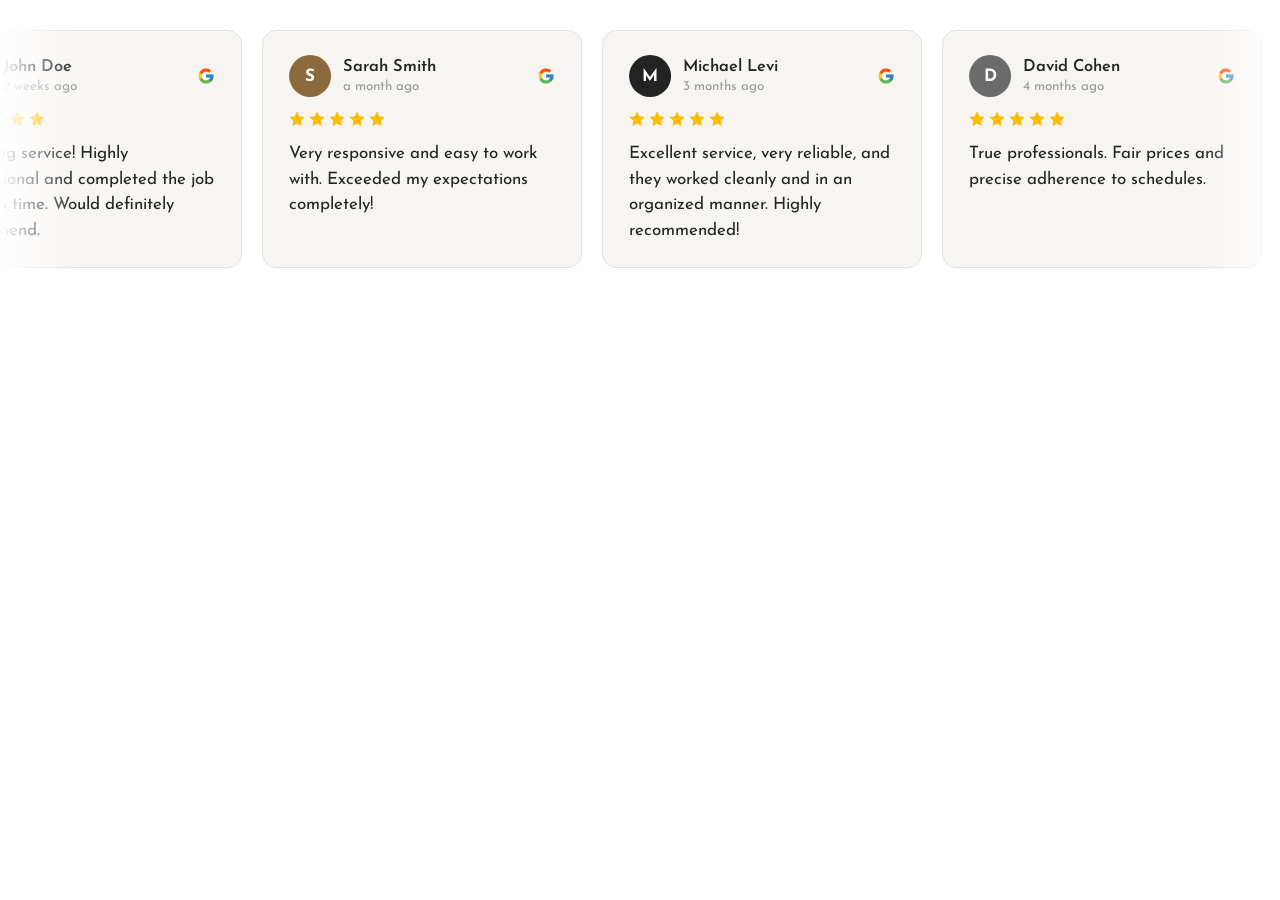
==== commit d0f858c6: "Increase text size in the Wix reviews embed for readability Bump review text, name, and time to larg" ====
--- a/reviews-embed.html
+++ b/reviews-embed.html
@@ -34,35 +34,35 @@
     list-style:none; margin:0; padding: 6px 0;
   }
   .review-card{
-    width: 300px; flex-shrink: 0;
+    width: 320px; flex-shrink: 0;
     background: #F7F5F2;
     border: 1px solid #E2E2E2;
     border-radius: 14px;
-    padding: 22px 24px;
-    display:flex; flex-direction:column; gap: 12px;
+    padding: 24px 26px;
+    display:flex; flex-direction:column; gap: 14px;
   }
   .review-head{ display:flex; align-items:center; gap: 12px; }
   .avatar{
-    width: 38px; height:38px; border-radius:50%; flex-shrink:0;
+    width: 42px; height:42px; border-radius:50%; flex-shrink:0;
     display:flex; align-items:center; justify-content:center;
-    color:#fff; font-family: "Josefin Sans", sans-serif; font-weight:700; font-size:15px;
+    color:#fff; font-family: "Josefin Sans", sans-serif; font-weight:700; font-size:17px;
   }
   .avatar-1{ background: #BA9262; }
   .avatar-2{ background: #8B6B3E; }
   .avatar-3{ background: #232323; }
   .avatar-4{ background: #6B6B6B; }
   .review-who{
-    display:flex; flex-direction:column; line-height:1.25;
+    display:flex; flex-direction:column; line-height:1.3;
     flex:1; min-width:0;
   }
-  .review-name{ font-weight:600; font-size:14.5px; }
-  .review-time{ font-size:12px; color: #9A9A9A; }
+  .review-name{ font-weight:600; font-size:16.5px; }
+  .review-time{ font-size:13.5px; color: #9A9A9A; }
   .g-icon-card{
-    width:16px; height:16px; min-width:16px; flex-shrink:0; opacity:.9;
-  }
-  .stars{ display:flex; gap:3px; }
-  .star{ width:14px; height:14px; min-width:14px; flex-shrink:0; fill:#FBBC04; }
-  .review-text{ margin:0; font-size: 14.5px; color: #232323; }
+    width:18px; height:18px; min-width:18px; flex-shrink:0; opacity:.9;
+  }
+  .stars{ display:flex; gap:4px; }
+  .star{ width:16px; height:16px; min-width:16px; flex-shrink:0; fill:#FBBC04; }
+  .review-text{ margin:0; font-size: 17px; line-height:1.5; color: #232323; }
 </style>
 </head>
 <body>
@@ -89,10 +89,10 @@
             <span class="review-name">John Doe</span>
             <span class="review-time">2 weeks ago</span>
           </span>
-          <svg class="g-icon-card" viewBox="0 0 48 48" width="16" height="16" aria-hidden="true"><use href="#google-g"/></svg>
-        </div>
-        <div class="stars" aria-label="5 out of 5 stars">
-          <svg class="star" viewBox="0 0 24 24" width="14" height="14"><use href="#rate-star"/></svg><svg class="star" viewBox="0 0 24 24" width="14" height="14"><use href="#rate-star"/></svg><svg class="star" viewBox="0 0 24 24" width="14" height="14"><use href="#rate-star"/></svg><svg class="star" viewBox="0 0 24 24" width="14" height="14"><use href="#rate-star"/></svg><svg class="star" viewBox="0 0 24 24" width="14" height="14"><use href="#rate-star"/></svg>
+          <svg class="g-icon-card" viewBox="0 0 48 48" width="18" height="18" aria-hidden="true"><use href="#google-g"/></svg>
+        </div>
+        <div class="stars" aria-label="5 out of 5 stars">
+          <svg class="star" viewBox="0 0 24 24" width="16" height="16"><use href="#rate-star"/></svg><svg class="star" viewBox="0 0 24 24" width="16" height="16"><use href="#rate-star"/></svg><svg class="star" viewBox="0 0 24 24" width="16" height="16"><use href="#rate-star"/></svg><svg class="star" viewBox="0 0 24 24" width="16" height="16"><use href="#rate-star"/></svg><svg class="star" viewBox="0 0 24 24" width="16" height="16"><use href="#rate-star"/></svg>
         </div>
         <p class="review-text">Amazing service! Highly professional and completed the job right on time. Would definitely recommend.</p>
       </li>
@@ -103,10 +103,10 @@
             <span class="review-name">Sarah Smith</span>
             <span class="review-time">a month ago</span>
           </span>
-          <svg class="g-icon-card" viewBox="0 0 48 48" width="16" height="16" aria-hidden="true"><use href="#google-g"/></svg>
-        </div>
-        <div class="stars" aria-label="5 out of 5 stars">
-          <svg class="star" viewBox="0 0 24 24" width="14" height="14"><use href="#rate-star"/></svg><svg class="star" viewBox="0 0 24 24" width="14" height="14"><use href="#rate-star"/></svg><svg class="star" viewBox="0 0 24 24" width="14" height="14"><use href="#rate-star"/></svg><svg class="star" viewBox="0 0 24 24" width="14" height="14"><use href="#rate-star"/></svg><svg class="star" viewBox="0 0 24 24" width="14" height="14"><use href="#rate-star"/></svg>
+          <svg class="g-icon-card" viewBox="0 0 48 48" width="18" height="18" aria-hidden="true"><use href="#google-g"/></svg>
+        </div>
+        <div class="stars" aria-label="5 out of 5 stars">
+          <svg class="star" viewBox="0 0 24 24" width="16" height="16"><use href="#rate-star"/></svg><svg class="star" viewBox="0 0 24 24" width="16" height="16"><use href="#rate-star"/></svg><svg class="star" viewBox="0 0 24 24" width="16" height="16"><use href="#rate-star"/></svg><svg class="star" viewBox="0 0 24 24" width="16" height="16"><use href="#rate-star"/></svg><svg class="star" viewBox="0 0 24 24" width="16" height="16"><use href="#rate-star"/></svg>
         </div>
         <p class="review-text">Very responsive and easy to work with. Exceeded my expectations completely!</p>
       </li>
@@ -117,10 +117,10 @@
             <span class="review-name">Michael Levi</span>
             <span class="review-time">3 months ago</span>
           </span>
-          <svg class="g-icon-card" viewBox="0 0 48 48" width="16" height="16" aria-hidden="true"><use href="#google-g"/></svg>
-        </div>
-        <div class="stars" aria-label="5 out of 5 stars">
-          <svg class="star" viewBox="0 0 24 24" width="14" height="14"><use href="#rate-star"/></svg><svg class="star" viewBox="0 0 24 24" width="14" height="14"><use href="#rate-star"/></svg><svg class="star" viewBox="0 0 24 24" width="14" height="14"><use href="#rate-star"/></svg><svg class="star" viewBox="0 0 24 24" width="14" height="14"><use href="#rate-star"/></svg><svg class="star" viewBox="0 0 24 24" width="14" height="14"><use href="#rate-star"/></svg>
+          <svg class="g-icon-card" viewBox="0 0 48 48" width="18" height="18" aria-hidden="true"><use href="#google-g"/></svg>
+        </div>
+        <div class="stars" aria-label="5 out of 5 stars">
+          <svg class="star" viewBox="0 0 24 24" width="16" height="16"><use href="#rate-star"/></svg><svg class="star" viewBox="0 0 24 24" width="16" height="16"><use href="#rate-star"/></svg><svg class="star" viewBox="0 0 24 24" width="16" height="16"><use href="#rate-star"/></svg><svg class="star" viewBox="0 0 24 24" width="16" height="16"><use href="#rate-star"/></svg><svg class="star" viewBox="0 0 24 24" width="16" height="16"><use href="#rate-star"/></svg>
         </div>
         <p class="review-text">Excellent service, very reliable, and they worked cleanly and in an organized manner. Highly recommended!</p>
       </li>
@@ -131,10 +131,10 @@
             <span class="review-name">David Cohen</span>
             <span class="review-time">4 months ago</span>
           </span>
-          <svg class="g-icon-card" viewBox="0 0 48 48" width="16" height="16" aria-hidden="true"><use href="#google-g"/></svg>
-        </div>
-        <div class="stars" aria-label="5 out of 5 stars">
-          <svg class="star" viewBox="0 0 24 24" width="14" height="14"><use href="#rate-star"/></svg><svg class="star" viewBox="0 0 24 24" width="14" height="14"><use href="#rate-star"/></svg><svg class="star" viewBox="0 0 24 24" width="14" height="14"><use href="#rate-star"/></svg><svg class="star" viewBox="0 0 24 24" width="14" height="14"><use href="#rate-star"/></svg><svg class="star" viewBox="0 0 24 24" width="14" height="14"><use href="#rate-star"/></svg>
+          <svg class="g-icon-card" viewBox="0 0 48 48" width="18" height="18" aria-hidden="true"><use href="#google-g"/></svg>
+        </div>
+        <div class="stars" aria-label="5 out of 5 stars">
+          <svg class="star" viewBox="0 0 24 24" width="16" height="16"><use href="#rate-star"/></svg><svg class="star" viewBox="0 0 24 24" width="16" height="16"><use href="#rate-star"/></svg><svg class="star" viewBox="0 0 24 24" width="16" height="16"><use href="#rate-star"/></svg><svg class="star" viewBox="0 0 24 24" width="16" height="16"><use href="#rate-star"/></svg><svg class="star" viewBox="0 0 24 24" width="16" height="16"><use href="#rate-star"/></svg>
         </div>
         <p class="review-text">True professionals. Fair prices and precise adherence to schedules.</p>
       </li>
@@ -145,10 +145,10 @@
             <span class="review-name">Anna Taylor</span>
             <span class="review-time">5 months ago</span>
           </span>
-          <svg class="g-icon-card" viewBox="0 0 48 48" width="16" height="16" aria-hidden="true"><use href="#google-g"/></svg>
-        </div>
-        <div class="stars" aria-label="5 out of 5 stars">
-          <svg class="star" viewBox="0 0 24 24" width="14" height="14"><use href="#rate-star"/></svg><svg class="star" viewBox="0 0 24 24" width="14" height="14"><use href="#rate-star"/></svg><svg class="star" viewBox="0 0 24 24" width="14" height="14"><use href="#rate-star"/></svg><svg class="star" viewBox="0 0 24 24" width="14" height="14"><use href="#rate-star"/></svg><svg class="star" viewBox="0 0 24 24" width="14" height="14"><use href="#rate-star"/></svg>
+          <svg class="g-icon-card" viewBox="0 0 48 48" width="18" height="18" aria-hidden="true"><use href="#google-g"/></svg>
+        </div>
+        <div class="stars" aria-label="5 out of 5 stars">
+          <svg class="star" viewBox="0 0 24 24" width="16" height="16"><use href="#rate-star"/></svg><svg class="star" viewBox="0 0 24 24" width="16" height="16"><use href="#rate-star"/></svg><svg class="star" viewBox="0 0 24 24" width="16" height="16"><use href="#rate-star"/></svg><svg class="star" viewBox="0 0 24 24" width="16" height="16"><use href="#rate-star"/></svg><svg class="star" viewBox="0 0 24 24" width="16" height="16"><use href="#rate-star"/></svg>
         </div>
         <p class="review-text">Super smooth experience from start to finish. Friendly staff and top quality.</p>
       </li>
@@ -159,10 +159,10 @@
             <span class="review-name">Ronit Barak</span>
             <span class="review-time">6 months ago</span>
           </span>
-          <svg class="g-icon-card" viewBox="0 0 48 48" width="16" height="16" aria-hidden="true"><use href="#google-g"/></svg>
-        </div>
-        <div class="stars" aria-label="5 out of 5 stars">
-          <svg class="star" viewBox="0 0 24 24" width="14" height="14"><use href="#rate-star"/></svg><svg class="star" viewBox="0 0 24 24" width="14" height="14"><use href="#rate-star"/></svg><svg class="star" viewBox="0 0 24 24" width="14" height="14"><use href="#rate-star"/></svg><svg class="star" viewBox="0 0 24 24" width="14" height="14"><use href="#rate-star"/></svg><svg class="star" viewBox="0 0 24 24" width="14" height="14"><use href="#rate-star"/></svg>
+          <svg class="g-icon-card" viewBox="0 0 48 48" width="18" height="18" aria-hidden="true"><use href="#google-g"/></svg>
+        </div>
+        <div class="stars" aria-label="5 out of 5 stars">
+          <svg class="star" viewBox="0 0 24 24" width="16" height="16"><use href="#rate-star"/></svg><svg class="star" viewBox="0 0 24 24" width="16" height="16"><use href="#rate-star"/></svg><svg class="star" viewBox="0 0 24 24" width="16" height="16"><use href="#rate-star"/></svg><svg class="star" viewBox="0 0 24 24" width="16" height="16"><use href="#rate-star"/></svg><svg class="star" viewBox="0 0 24 24" width="16" height="16"><use href="#rate-star"/></svg>
         </div>
         <p class="review-text">I was deeply impressed by the personal attention and fast service. No doubt I will return.</p>
       </li>
@@ -173,10 +173,10 @@
             <span class="review-name">Chris Johnson</span>
             <span class="review-time">7 months ago</span>
           </span>
-          <svg class="g-icon-card" viewBox="0 0 48 48" width="16" height="16" aria-hidden="true"><use href="#google-g"/></svg>
-        </div>
-        <div class="stars" aria-label="5 out of 5 stars">
-          <svg class="star" viewBox="0 0 24 24" width="14" height="14"><use href="#rate-star"/></svg><svg class="star" viewBox="0 0 24 24" width="14" height="14"><use href="#rate-star"/></svg><svg class="star" viewBox="0 0 24 24" width="14" height="14"><use href="#rate-star"/></svg><svg class="star" viewBox="0 0 24 24" width="14" height="14"><use href="#rate-star"/></svg><svg class="star" viewBox="0 0 24 24" width="14" height="14"><use href="#rate-star"/></svg>
+          <svg class="g-icon-card" viewBox="0 0 48 48" width="18" height="18" aria-hidden="true"><use href="#google-g"/></svg>
+        </div>
+        <div class="stars" aria-label="5 out of 5 stars">
+          <svg class="star" viewBox="0 0 24 24" width="16" height="16"><use href="#rate-star"/></svg><svg class="star" viewBox="0 0 24 24" width="16" height="16"><use href="#rate-star"/></svg><svg class="star" viewBox="0 0 24 24" width="16" height="16"><use href="#rate-star"/></svg><svg class="star" viewBox="0 0 24 24" width="16" height="16"><use href="#rate-star"/></svg><svg class="star" viewBox="0 0 24 24" width="16" height="16"><use href="#rate-star"/></svg>
         </div>
         <p class="review-text">Top tier quality and excellent communication. 10/10 would use again.</p>
       </li>
@@ -187,10 +187,10 @@
             <span class="review-name">Erez Avraham</span>
             <span class="review-time">8 months ago</span>
           </span>
-          <svg class="g-icon-card" viewBox="0 0 48 48" width="16" height="16" aria-hidden="true"><use href="#google-g"/></svg>
-        </div>
-        <div class="stars" aria-label="5 out of 5 stars">
-          <svg class="star" viewBox="0 0 24 24" width="14" height="14"><use href="#rate-star"/></svg><svg class="star" viewBox="0 0 24 24" width="14" height="14"><use href="#rate-star"/></svg><svg class="star" viewBox="0 0 24 24" width="14" height="14"><use href="#rate-star"/></svg><svg class="star" viewBox="0 0 24 24" width="14" height="14"><use href="#rate-star"/></svg><svg class="star" viewBox="0 0 24 24" width="14" height="14"><use href="#rate-star"/></svg>
+          <svg class="g-icon-card" viewBox="0 0 48 48" width="18" height="18" aria-hidden="true"><use href="#google-g"/></svg>
+        </div>
+        <div class="stars" aria-label="5 out of 5 stars">
+          <svg class="star" viewBox="0 0 24 24" width="16" height="16"><use href="#rate-star"/></svg><svg class="star" viewBox="0 0 24 24" width="16" height="16"><use href="#rate-star"/></svg><svg class="star" viewBox="0 0 24 24" width="16" height="16"><use href="#rate-star"/></svg><svg class="star" viewBox="0 0 24 24" width="16" height="16"><use href="#rate-star"/></svg><svg class="star" viewBox="0 0 24 24" width="16" height="16"><use href="#rate-star"/></svg>
         </div>
         <p class="review-text">Courteous service, fast and professional work without compromise. Highly recommended!</p>
       </li>
@@ -201,10 +201,10 @@
             <span class="review-name">Noa Ben-Zvi</span>
             <span class="review-time">9 months ago</span>
           </span>
-          <svg class="g-icon-card" viewBox="0 0 48 48" width="16" height="16" aria-hidden="true"><use href="#google-g"/></svg>
-        </div>
-        <div class="stars" aria-label="5 out of 5 stars">
-          <svg class="star" viewBox="0 0 24 24" width="14" height="14"><use href="#rate-star"/></svg><svg class="star" viewBox="0 0 24 24" width="14" height="14"><use href="#rate-star"/></svg><svg class="star" viewBox="0 0 24 24" width="14" height="14"><use href="#rate-star"/></svg><svg class="star" viewBox="0 0 24 24" width="14" height="14"><use href="#rate-star"/></svg><svg class="star" viewBox="0 0 24 24" width="14" height="14"><use href="#rate-star"/></svg>
+          <svg class="g-icon-card" viewBox="0 0 48 48" width="18" height="18" aria-hidden="true"><use href="#google-g"/></svg>
+        </div>
+        <div class="stars" aria-label="5 out of 5 stars">
+          <svg class="star" viewBox="0 0 24 24" width="16" height="16"><use href="#rate-star"/></svg><svg class="star" viewBox="0 0 24 24" width="16" height="16"><use href="#rate-star"/></svg><svg class="star" viewBox="0 0 24 24" width="16" height="16"><use href="#rate-star"/></svg><svg class="star" viewBox="0 0 24 24" width="16" height="16"><use href="#rate-star"/></svg><svg class="star" viewBox="0 0 24 24" width="16" height="16"><use href="#rate-star"/></svg>
         </div>
         <p class="review-text">Great experience! They solved all my problems quickly and with great professionalism.</p>
       </li>
@@ -215,10 +215,10 @@
             <span class="review-name">Kevin White</span>
             <span class="review-time">10 months ago</span>
           </span>
-          <svg class="g-icon-card" viewBox="0 0 48 48" width="16" height="16" aria-hidden="true"><use href="#google-g"/></svg>
-        </div>
-        <div class="stars" aria-label="5 out of 5 stars">
-          <svg class="star" viewBox="0 0 24 24" width="14" height="14"><use href="#rate-star"/></svg><svg class="star" viewBox="0 0 24 24" width="14" height="14"><use href="#rate-star"/></svg><svg class="star" viewBox="0 0 24 24" width="14" height="14"><use href="#rate-star"/></svg><svg class="star" viewBox="0 0 24 24" width="14" height="14"><use href="#rate-star"/></svg><svg class="star" viewBox="0 0 24 24" width="14" height="14"><use href="#rate-star"/></svg>
+          <svg class="g-icon-card" viewBox="0 0 48 48" width="18" height="18" aria-hidden="true"><use href="#google-g"/></svg>
+        </div>
+        <div class="stars" aria-label="5 out of 5 stars">
+          <svg class="star" viewBox="0 0 24 24" width="16" height="16"><use href="#rate-star"/></svg><svg class="star" viewBox="0 0 24 24" width="16" height="16"><use href="#rate-star"/></svg><svg class="star" viewBox="0 0 24 24" width="16" height="16"><use href="#rate-star"/></svg><svg class="star" viewBox="0 0 24 24" width="16" height="16"><use href="#rate-star"/></svg><svg class="star" viewBox="0 0 24 24" width="16" height="16"><use href="#rate-star"/></svg>
         </div>
         <p class="review-text">Extremely helpful and professional. Handled everything with great care.</p>
       </li>
@@ -229,10 +229,10 @@
             <span class="review-name">Yael Mizrahi</span>
             <span class="review-time">11 months ago</span>
           </span>
-          <svg class="g-icon-card" viewBox="0 0 48 48" width="16" height="16" aria-hidden="true"><use href="#google-g"/></svg>
-        </div>
-        <div class="stars" aria-label="5 out of 5 stars">
-          <svg class="star" viewBox="0 0 24 24" width="14" height="14"><use href="#rate-star"/></svg><svg class="star" viewBox="0 0 24 24" width="14" height="14"><use href="#rate-star"/></svg><svg class="star" viewBox="0 0 24 24" width="14" height="14"><use href="#rate-star"/></svg><svg class="star" viewBox="0 0 24 24" width="14" height="14"><use href="#rate-star"/></svg><svg class="star" viewBox="0 0 24 24" width="14" height="14"><use href="#rate-star"/></svg>
+          <svg class="g-icon-card" viewBox="0 0 48 48" width="18" height="18" aria-hidden="true"><use href="#google-g"/></svg>
+        </div>
+        <div class="stars" aria-label="5 out of 5 stars">
+          <svg class="star" viewBox="0 0 24 24" width="16" height="16"><use href="#rate-star"/></svg><svg class="star" viewBox="0 0 24 24" width="16" height="16"><use href="#rate-star"/></svg><svg class="star" viewBox="0 0 24 24" width="16" height="16"><use href="#rate-star"/></svg><svg class="star" viewBox="0 0 24 24" width="16" height="16"><use href="#rate-star"/></svg><svg class="star" viewBox="0 0 24 24" width="16" height="16"><use href="#rate-star"/></svg>
         </div>
         <p class="review-text">Amazing service and lovely people. Thank you very much for everything!</p>
       </li>
@@ -243,10 +243,10 @@
             <span class="review-name">Tom Miller</span>
             <span class="review-time">a year ago</span>
           </span>
-          <svg class="g-icon-card" viewBox="0 0 48 48" width="16" height="16" aria-hidden="true"><use href="#google-g"/></svg>
-        </div>
-        <div class="stars" aria-label="5 out of 5 stars">
-          <svg class="star" viewBox="0 0 24 24" width="14" height="14"><use href="#rate-star"/></svg><svg class="star" viewBox="0 0 24 24" width="14" height="14"><use href="#rate-star"/></svg><svg class="star" viewBox="0 0 24 24" width="14" height="14"><use href="#rate-star"/></svg><svg class="star" viewBox="0 0 24 24" width="14" height="14"><use href="#rate-star"/></svg><svg class="star" viewBox="0 0 24 24" width="14" height="14"><use href="#rate-star"/></svg>
+          <svg class="g-icon-card" viewBox="0 0 48 48" width="18" height="18" aria-hidden="true"><use href="#google-g"/></svg>
+        </div>
+        <div class="stars" aria-label="5 out of 5 stars">
+          <svg class="star" viewBox="0 0 24 24" width="16" height="16"><use href="#rate-star"/></svg><svg class="star" viewBox="0 0 24 24" width="16" height="16"><use href="#rate-star"/></svg><svg class="star" viewBox="0 0 24 24" width="16" height="16"><use href="#rate-star"/></svg><svg class="star" viewBox="0 0 24 24" width="16" height="16"><use href="#rate-star"/></svg><svg class="star" viewBox="0 0 24 24" width="16" height="16"><use href="#rate-star"/></svg>
         </div>
         <p class="review-text">Solid service, great attention to detail, and very fair pricing. Very happy.</p>
       </li>
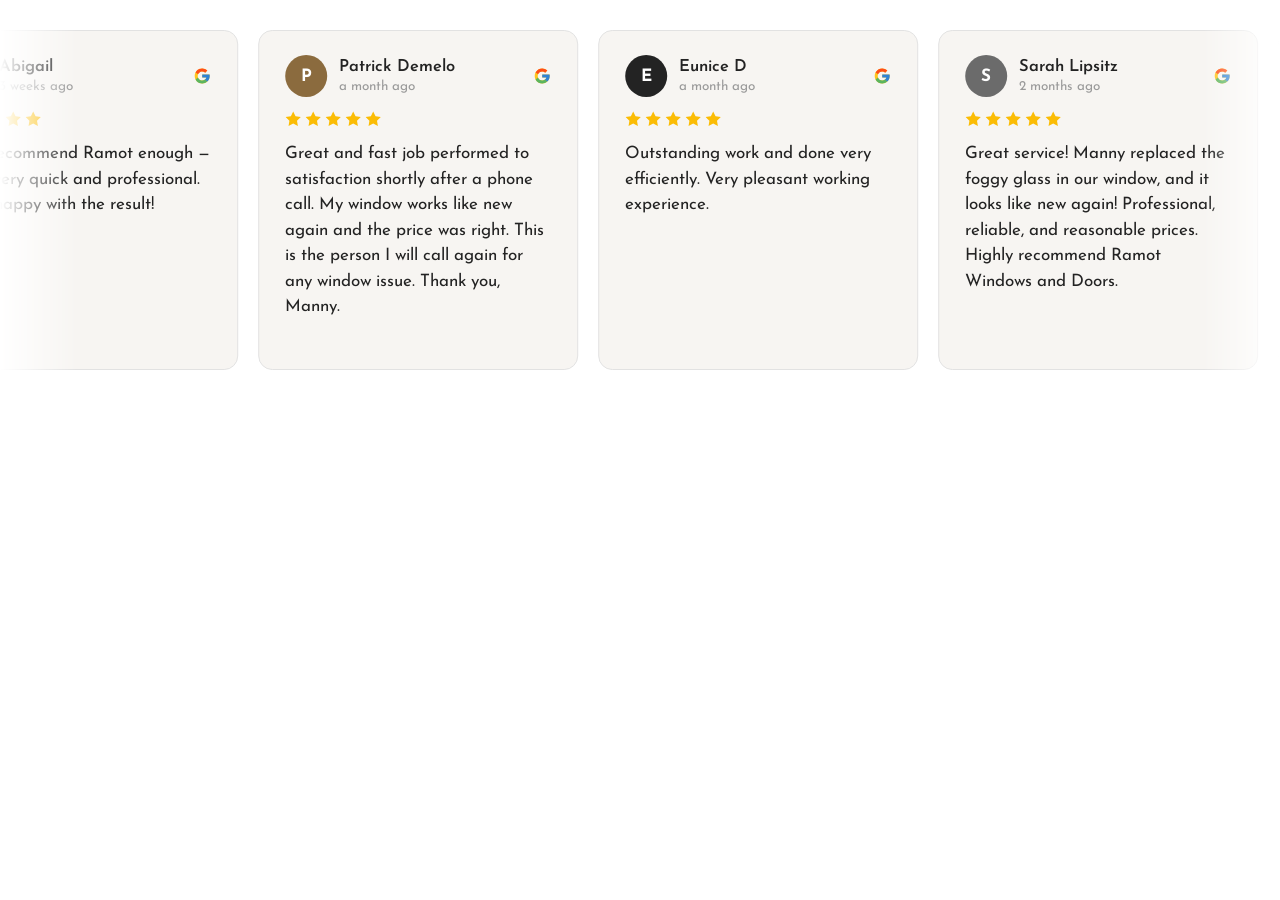
==== commit 1a0eaf43: "Replace placeholder testimonials with real Google reviews Swap in the 12 actual reviews from the Ram" ====
--- a/reviews-embed.html
+++ b/reviews-embed.html
@@ -84,23 +84,23 @@
     <ul class="review-row">
       <li class="review-card">
         <div class="review-head">
-          <span class="avatar avatar-1">J</span>
-          <span class="review-who">
-            <span class="review-name">John Doe</span>
-            <span class="review-time">2 weeks ago</span>
-          </span>
-          <svg class="g-icon-card" viewBox="0 0 48 48" width="18" height="18" aria-hidden="true"><use href="#google-g"/></svg>
-        </div>
-        <div class="stars" aria-label="5 out of 5 stars">
-          <svg class="star" viewBox="0 0 24 24" width="16" height="16"><use href="#rate-star"/></svg><svg class="star" viewBox="0 0 24 24" width="16" height="16"><use href="#rate-star"/></svg><svg class="star" viewBox="0 0 24 24" width="16" height="16"><use href="#rate-star"/></svg><svg class="star" viewBox="0 0 24 24" width="16" height="16"><use href="#rate-star"/></svg><svg class="star" viewBox="0 0 24 24" width="16" height="16"><use href="#rate-star"/></svg>
-        </div>
-        <p class="review-text">Amazing service! Highly professional and completed the job right on time. Would definitely recommend.</p>
-      </li>
-      <li class="review-card">
-        <div class="review-head">
-          <span class="avatar avatar-2">S</span>
-          <span class="review-who">
-            <span class="review-name">Sarah Smith</span>
+          <span class="avatar avatar-1">A</span>
+          <span class="review-who">
+            <span class="review-name">Abigail</span>
+            <span class="review-time">3 weeks ago</span>
+          </span>
+          <svg class="g-icon-card" viewBox="0 0 48 48" width="18" height="18" aria-hidden="true"><use href="#google-g"/></svg>
+        </div>
+        <div class="stars" aria-label="5 out of 5 stars">
+          <svg class="star" viewBox="0 0 24 24" width="16" height="16"><use href="#rate-star"/></svg><svg class="star" viewBox="0 0 24 24" width="16" height="16"><use href="#rate-star"/></svg><svg class="star" viewBox="0 0 24 24" width="16" height="16"><use href="#rate-star"/></svg><svg class="star" viewBox="0 0 24 24" width="16" height="16"><use href="#rate-star"/></svg><svg class="star" viewBox="0 0 24 24" width="16" height="16"><use href="#rate-star"/></svg>
+        </div>
+        <p class="review-text">Can't recommend Ramot enough — it was very quick and professional. Super happy with the result!</p>
+      </li>
+      <li class="review-card">
+        <div class="review-head">
+          <span class="avatar avatar-2">P</span>
+          <span class="review-who">
+            <span class="review-name">Patrick Demelo</span>
             <span class="review-time">a month ago</span>
           </span>
           <svg class="g-icon-card" viewBox="0 0 48 48" width="18" height="18" aria-hidden="true"><use href="#google-g"/></svg>
@@ -108,13 +108,97 @@
         <div class="stars" aria-label="5 out of 5 stars">
           <svg class="star" viewBox="0 0 24 24" width="16" height="16"><use href="#rate-star"/></svg><svg class="star" viewBox="0 0 24 24" width="16" height="16"><use href="#rate-star"/></svg><svg class="star" viewBox="0 0 24 24" width="16" height="16"><use href="#rate-star"/></svg><svg class="star" viewBox="0 0 24 24" width="16" height="16"><use href="#rate-star"/></svg><svg class="star" viewBox="0 0 24 24" width="16" height="16"><use href="#rate-star"/></svg>
         </div>
-        <p class="review-text">Very responsive and easy to work with. Exceeded my expectations completely!</p>
-      </li>
-      <li class="review-card">
-        <div class="review-head">
-          <span class="avatar avatar-3">M</span>
-          <span class="review-who">
-            <span class="review-name">Michael Levi</span>
+        <p class="review-text">Great and fast job performed to satisfaction shortly after a phone call. My window works like new again and the price was right. This is the person I will call again for any window issue. Thank you, Manny.</p>
+      </li>
+      <li class="review-card">
+        <div class="review-head">
+          <span class="avatar avatar-3">E</span>
+          <span class="review-who">
+            <span class="review-name">Eunice D</span>
+            <span class="review-time">a month ago</span>
+          </span>
+          <svg class="g-icon-card" viewBox="0 0 48 48" width="18" height="18" aria-hidden="true"><use href="#google-g"/></svg>
+        </div>
+        <div class="stars" aria-label="5 out of 5 stars">
+          <svg class="star" viewBox="0 0 24 24" width="16" height="16"><use href="#rate-star"/></svg><svg class="star" viewBox="0 0 24 24" width="16" height="16"><use href="#rate-star"/></svg><svg class="star" viewBox="0 0 24 24" width="16" height="16"><use href="#rate-star"/></svg><svg class="star" viewBox="0 0 24 24" width="16" height="16"><use href="#rate-star"/></svg><svg class="star" viewBox="0 0 24 24" width="16" height="16"><use href="#rate-star"/></svg>
+        </div>
+        <p class="review-text">Outstanding work and done very efficiently. Very pleasant working experience.</p>
+      </li>
+      <li class="review-card">
+        <div class="review-head">
+          <span class="avatar avatar-4">S</span>
+          <span class="review-who">
+            <span class="review-name">Sarah Lipsitz</span>
+            <span class="review-time">2 months ago</span>
+          </span>
+          <svg class="g-icon-card" viewBox="0 0 48 48" width="18" height="18" aria-hidden="true"><use href="#google-g"/></svg>
+        </div>
+        <div class="stars" aria-label="5 out of 5 stars">
+          <svg class="star" viewBox="0 0 24 24" width="16" height="16"><use href="#rate-star"/></svg><svg class="star" viewBox="0 0 24 24" width="16" height="16"><use href="#rate-star"/></svg><svg class="star" viewBox="0 0 24 24" width="16" height="16"><use href="#rate-star"/></svg><svg class="star" viewBox="0 0 24 24" width="16" height="16"><use href="#rate-star"/></svg><svg class="star" viewBox="0 0 24 24" width="16" height="16"><use href="#rate-star"/></svg>
+        </div>
+        <p class="review-text">Great service! Manny replaced the foggy glass in our window, and it looks like new again! Professional, reliable, and reasonable prices. Highly recommend Ramot Windows and Doors.</p>
+      </li>
+      <li class="review-card">
+        <div class="review-head">
+          <span class="avatar avatar-1">B</span>
+          <span class="review-who">
+            <span class="review-name">Brent D</span>
+            <span class="review-time">2 months ago</span>
+          </span>
+          <svg class="g-icon-card" viewBox="0 0 48 48" width="18" height="18" aria-hidden="true"><use href="#google-g"/></svg>
+        </div>
+        <div class="stars" aria-label="5 out of 5 stars">
+          <svg class="star" viewBox="0 0 24 24" width="16" height="16"><use href="#rate-star"/></svg><svg class="star" viewBox="0 0 24 24" width="16" height="16"><use href="#rate-star"/></svg><svg class="star" viewBox="0 0 24 24" width="16" height="16"><use href="#rate-star"/></svg><svg class="star" viewBox="0 0 24 24" width="16" height="16"><use href="#rate-star"/></svg><svg class="star" viewBox="0 0 24 24" width="16" height="16"><use href="#rate-star"/></svg>
+        </div>
+        <p class="review-text">Ramot was very professional and really knew his stuff. He was able to fix our old window cranks and they work like new. I would highly recommend them!</p>
+      </li>
+      <li class="review-card">
+        <div class="review-head">
+          <span class="avatar avatar-2">J</span>
+          <span class="review-who">
+            <span class="review-name">John Vanderveen</span>
+            <span class="review-time">2 months ago</span>
+          </span>
+          <svg class="g-icon-card" viewBox="0 0 48 48" width="18" height="18" aria-hidden="true"><use href="#google-g"/></svg>
+        </div>
+        <div class="stars" aria-label="5 out of 5 stars">
+          <svg class="star" viewBox="0 0 24 24" width="16" height="16"><use href="#rate-star"/></svg><svg class="star" viewBox="0 0 24 24" width="16" height="16"><use href="#rate-star"/></svg><svg class="star" viewBox="0 0 24 24" width="16" height="16"><use href="#rate-star"/></svg><svg class="star" viewBox="0 0 24 24" width="16" height="16"><use href="#rate-star"/></svg><svg class="star" viewBox="0 0 24 24" width="16" height="16"><use href="#rate-star"/></svg>
+        </div>
+        <p class="review-text">Great person, need more people like him. Thanks for the window repair, looks great!</p>
+      </li>
+      <li class="review-card">
+        <div class="review-head">
+          <span class="avatar avatar-3">O</span>
+          <span class="review-who">
+            <span class="review-name">Orville Johnson</span>
+            <span class="review-time">2 months ago</span>
+          </span>
+          <svg class="g-icon-card" viewBox="0 0 48 48" width="18" height="18" aria-hidden="true"><use href="#google-g"/></svg>
+        </div>
+        <div class="stars" aria-label="5 out of 5 stars">
+          <svg class="star" viewBox="0 0 24 24" width="16" height="16"><use href="#rate-star"/></svg><svg class="star" viewBox="0 0 24 24" width="16" height="16"><use href="#rate-star"/></svg><svg class="star" viewBox="0 0 24 24" width="16" height="16"><use href="#rate-star"/></svg><svg class="star" viewBox="0 0 24 24" width="16" height="16"><use href="#rate-star"/></svg><svg class="star" viewBox="0 0 24 24" width="16" height="16"><use href="#rate-star"/></svg>
+        </div>
+        <p class="review-text">Thanks for the window crank repair, great service and workmanship. Thanks again!</p>
+      </li>
+      <li class="review-card">
+        <div class="review-head">
+          <span class="avatar avatar-4">A</span>
+          <span class="review-who">
+            <span class="review-name">Amanda MacLean</span>
+            <span class="review-time">2 months ago</span>
+          </span>
+          <svg class="g-icon-card" viewBox="0 0 48 48" width="18" height="18" aria-hidden="true"><use href="#google-g"/></svg>
+        </div>
+        <div class="stars" aria-label="5 out of 5 stars">
+          <svg class="star" viewBox="0 0 24 24" width="16" height="16"><use href="#rate-star"/></svg><svg class="star" viewBox="0 0 24 24" width="16" height="16"><use href="#rate-star"/></svg><svg class="star" viewBox="0 0 24 24" width="16" height="16"><use href="#rate-star"/></svg><svg class="star" viewBox="0 0 24 24" width="16" height="16"><use href="#rate-star"/></svg><svg class="star" viewBox="0 0 24 24" width="16" height="16"><use href="#rate-star"/></svg>
+        </div>
+        <p class="review-text">I highly recommend Ramot Windows and Doors! The installation of my storm door was perfect, and Manny was super nice and professional. He even did some extra repairs on another door for me. Thanks again :)</p>
+      </li>
+      <li class="review-card">
+        <div class="review-head">
+          <span class="avatar avatar-1">S</span>
+          <span class="review-who">
+            <span class="review-name">Shuzan Fawzan</span>
             <span class="review-time">3 months ago</span>
           </span>
           <svg class="g-icon-card" viewBox="0 0 48 48" width="18" height="18" aria-hidden="true"><use href="#google-g"/></svg>
@@ -122,13 +206,13 @@
         <div class="stars" aria-label="5 out of 5 stars">
           <svg class="star" viewBox="0 0 24 24" width="16" height="16"><use href="#rate-star"/></svg><svg class="star" viewBox="0 0 24 24" width="16" height="16"><use href="#rate-star"/></svg><svg class="star" viewBox="0 0 24 24" width="16" height="16"><use href="#rate-star"/></svg><svg class="star" viewBox="0 0 24 24" width="16" height="16"><use href="#rate-star"/></svg><svg class="star" viewBox="0 0 24 24" width="16" height="16"><use href="#rate-star"/></svg>
         </div>
-        <p class="review-text">Excellent service, very reliable, and they worked cleanly and in an organized manner. Highly recommended!</p>
-      </li>
-      <li class="review-card">
-        <div class="review-head">
-          <span class="avatar avatar-4">D</span>
-          <span class="review-who">
-            <span class="review-name">David Cohen</span>
+        <p class="review-text">Fantastic, quick service! Came over within 2 hours and got my screen door installed. Highly recommend!</p>
+      </li>
+      <li class="review-card">
+        <div class="review-head">
+          <span class="avatar avatar-2">O</span>
+          <span class="review-who">
+            <span class="review-name">Ofir</span>
             <span class="review-time">4 months ago</span>
           </span>
           <svg class="g-icon-card" viewBox="0 0 48 48" width="18" height="18" aria-hidden="true"><use href="#google-g"/></svg>
@@ -136,119 +220,35 @@
         <div class="stars" aria-label="5 out of 5 stars">
           <svg class="star" viewBox="0 0 24 24" width="16" height="16"><use href="#rate-star"/></svg><svg class="star" viewBox="0 0 24 24" width="16" height="16"><use href="#rate-star"/></svg><svg class="star" viewBox="0 0 24 24" width="16" height="16"><use href="#rate-star"/></svg><svg class="star" viewBox="0 0 24 24" width="16" height="16"><use href="#rate-star"/></svg><svg class="star" viewBox="0 0 24 24" width="16" height="16"><use href="#rate-star"/></svg>
         </div>
-        <p class="review-text">True professionals. Fair prices and precise adherence to schedules.</p>
-      </li>
-      <li class="review-card">
-        <div class="review-head">
-          <span class="avatar avatar-1">A</span>
-          <span class="review-who">
-            <span class="review-name">Anna Taylor</span>
-            <span class="review-time">5 months ago</span>
-          </span>
-          <svg class="g-icon-card" viewBox="0 0 48 48" width="18" height="18" aria-hidden="true"><use href="#google-g"/></svg>
-        </div>
-        <div class="stars" aria-label="5 out of 5 stars">
-          <svg class="star" viewBox="0 0 24 24" width="16" height="16"><use href="#rate-star"/></svg><svg class="star" viewBox="0 0 24 24" width="16" height="16"><use href="#rate-star"/></svg><svg class="star" viewBox="0 0 24 24" width="16" height="16"><use href="#rate-star"/></svg><svg class="star" viewBox="0 0 24 24" width="16" height="16"><use href="#rate-star"/></svg><svg class="star" viewBox="0 0 24 24" width="16" height="16"><use href="#rate-star"/></svg>
-        </div>
-        <p class="review-text">Super smooth experience from start to finish. Friendly staff and top quality.</p>
-      </li>
-      <li class="review-card">
-        <div class="review-head">
-          <span class="avatar avatar-2">R</span>
-          <span class="review-who">
-            <span class="review-name">Ronit Barak</span>
-            <span class="review-time">6 months ago</span>
-          </span>
-          <svg class="g-icon-card" viewBox="0 0 48 48" width="18" height="18" aria-hidden="true"><use href="#google-g"/></svg>
-        </div>
-        <div class="stars" aria-label="5 out of 5 stars">
-          <svg class="star" viewBox="0 0 24 24" width="16" height="16"><use href="#rate-star"/></svg><svg class="star" viewBox="0 0 24 24" width="16" height="16"><use href="#rate-star"/></svg><svg class="star" viewBox="0 0 24 24" width="16" height="16"><use href="#rate-star"/></svg><svg class="star" viewBox="0 0 24 24" width="16" height="16"><use href="#rate-star"/></svg><svg class="star" viewBox="0 0 24 24" width="16" height="16"><use href="#rate-star"/></svg>
-        </div>
-        <p class="review-text">I was deeply impressed by the personal attention and fast service. No doubt I will return.</p>
-      </li>
-      <li class="review-card">
-        <div class="review-head">
-          <span class="avatar avatar-3">C</span>
-          <span class="review-who">
-            <span class="review-name">Chris Johnson</span>
-            <span class="review-time">7 months ago</span>
-          </span>
-          <svg class="g-icon-card" viewBox="0 0 48 48" width="18" height="18" aria-hidden="true"><use href="#google-g"/></svg>
-        </div>
-        <div class="stars" aria-label="5 out of 5 stars">
-          <svg class="star" viewBox="0 0 24 24" width="16" height="16"><use href="#rate-star"/></svg><svg class="star" viewBox="0 0 24 24" width="16" height="16"><use href="#rate-star"/></svg><svg class="star" viewBox="0 0 24 24" width="16" height="16"><use href="#rate-star"/></svg><svg class="star" viewBox="0 0 24 24" width="16" height="16"><use href="#rate-star"/></svg><svg class="star" viewBox="0 0 24 24" width="16" height="16"><use href="#rate-star"/></svg>
-        </div>
-        <p class="review-text">Top tier quality and excellent communication. 10/10 would use again.</p>
-      </li>
-      <li class="review-card">
-        <div class="review-head">
-          <span class="avatar avatar-4">E</span>
-          <span class="review-who">
-            <span class="review-name">Erez Avraham</span>
-            <span class="review-time">8 months ago</span>
-          </span>
-          <svg class="g-icon-card" viewBox="0 0 48 48" width="18" height="18" aria-hidden="true"><use href="#google-g"/></svg>
-        </div>
-        <div class="stars" aria-label="5 out of 5 stars">
-          <svg class="star" viewBox="0 0 24 24" width="16" height="16"><use href="#rate-star"/></svg><svg class="star" viewBox="0 0 24 24" width="16" height="16"><use href="#rate-star"/></svg><svg class="star" viewBox="0 0 24 24" width="16" height="16"><use href="#rate-star"/></svg><svg class="star" viewBox="0 0 24 24" width="16" height="16"><use href="#rate-star"/></svg><svg class="star" viewBox="0 0 24 24" width="16" height="16"><use href="#rate-star"/></svg>
-        </div>
-        <p class="review-text">Courteous service, fast and professional work without compromise. Highly recommended!</p>
-      </li>
-      <li class="review-card">
-        <div class="review-head">
-          <span class="avatar avatar-1">N</span>
-          <span class="review-who">
-            <span class="review-name">Noa Ben-Zvi</span>
-            <span class="review-time">9 months ago</span>
-          </span>
-          <svg class="g-icon-card" viewBox="0 0 48 48" width="18" height="18" aria-hidden="true"><use href="#google-g"/></svg>
-        </div>
-        <div class="stars" aria-label="5 out of 5 stars">
-          <svg class="star" viewBox="0 0 24 24" width="16" height="16"><use href="#rate-star"/></svg><svg class="star" viewBox="0 0 24 24" width="16" height="16"><use href="#rate-star"/></svg><svg class="star" viewBox="0 0 24 24" width="16" height="16"><use href="#rate-star"/></svg><svg class="star" viewBox="0 0 24 24" width="16" height="16"><use href="#rate-star"/></svg><svg class="star" viewBox="0 0 24 24" width="16" height="16"><use href="#rate-star"/></svg>
-        </div>
-        <p class="review-text">Great experience! They solved all my problems quickly and with great professionalism.</p>
-      </li>
-      <li class="review-card">
-        <div class="review-head">
-          <span class="avatar avatar-2">K</span>
-          <span class="review-who">
-            <span class="review-name">Kevin White</span>
-            <span class="review-time">10 months ago</span>
-          </span>
-          <svg class="g-icon-card" viewBox="0 0 48 48" width="18" height="18" aria-hidden="true"><use href="#google-g"/></svg>
-        </div>
-        <div class="stars" aria-label="5 out of 5 stars">
-          <svg class="star" viewBox="0 0 24 24" width="16" height="16"><use href="#rate-star"/></svg><svg class="star" viewBox="0 0 24 24" width="16" height="16"><use href="#rate-star"/></svg><svg class="star" viewBox="0 0 24 24" width="16" height="16"><use href="#rate-star"/></svg><svg class="star" viewBox="0 0 24 24" width="16" height="16"><use href="#rate-star"/></svg><svg class="star" viewBox="0 0 24 24" width="16" height="16"><use href="#rate-star"/></svg>
-        </div>
-        <p class="review-text">Extremely helpful and professional. Handled everything with great care.</p>
-      </li>
-      <li class="review-card">
-        <div class="review-head">
-          <span class="avatar avatar-3">Y</span>
-          <span class="review-who">
-            <span class="review-name">Yael Mizrahi</span>
-            <span class="review-time">11 months ago</span>
-          </span>
-          <svg class="g-icon-card" viewBox="0 0 48 48" width="18" height="18" aria-hidden="true"><use href="#google-g"/></svg>
-        </div>
-        <div class="stars" aria-label="5 out of 5 stars">
-          <svg class="star" viewBox="0 0 24 24" width="16" height="16"><use href="#rate-star"/></svg><svg class="star" viewBox="0 0 24 24" width="16" height="16"><use href="#rate-star"/></svg><svg class="star" viewBox="0 0 24 24" width="16" height="16"><use href="#rate-star"/></svg><svg class="star" viewBox="0 0 24 24" width="16" height="16"><use href="#rate-star"/></svg><svg class="star" viewBox="0 0 24 24" width="16" height="16"><use href="#rate-star"/></svg>
-        </div>
-        <p class="review-text">Amazing service and lovely people. Thank you very much for everything!</p>
-      </li>
-      <li class="review-card">
-        <div class="review-head">
-          <span class="avatar avatar-4">T</span>
-          <span class="review-who">
-            <span class="review-name">Tom Miller</span>
-            <span class="review-time">a year ago</span>
-          </span>
-          <svg class="g-icon-card" viewBox="0 0 48 48" width="18" height="18" aria-hidden="true"><use href="#google-g"/></svg>
-        </div>
-        <div class="stars" aria-label="5 out of 5 stars">
-          <svg class="star" viewBox="0 0 24 24" width="16" height="16"><use href="#rate-star"/></svg><svg class="star" viewBox="0 0 24 24" width="16" height="16"><use href="#rate-star"/></svg><svg class="star" viewBox="0 0 24 24" width="16" height="16"><use href="#rate-star"/></svg><svg class="star" viewBox="0 0 24 24" width="16" height="16"><use href="#rate-star"/></svg><svg class="star" viewBox="0 0 24 24" width="16" height="16"><use href="#rate-star"/></svg>
-        </div>
-        <p class="review-text">Solid service, great attention to detail, and very fair pricing. Very happy.</p>
+        <p class="review-text">Had a broken glass panel. The team came quickly, cleaned everything, and replaced the glass within a few days. Fast and professional service. Highly recommend.</p>
+      </li>
+      <li class="review-card">
+        <div class="review-head">
+          <span class="avatar avatar-3">L</span>
+          <span class="review-who">
+            <span class="review-name">Laura</span>
+            <span class="review-time">4 months ago</span>
+          </span>
+          <svg class="g-icon-card" viewBox="0 0 48 48" width="18" height="18" aria-hidden="true"><use href="#google-g"/></svg>
+        </div>
+        <div class="stars" aria-label="5 out of 5 stars">
+          <svg class="star" viewBox="0 0 24 24" width="16" height="16"><use href="#rate-star"/></svg><svg class="star" viewBox="0 0 24 24" width="16" height="16"><use href="#rate-star"/></svg><svg class="star" viewBox="0 0 24 24" width="16" height="16"><use href="#rate-star"/></svg><svg class="star" viewBox="0 0 24 24" width="16" height="16"><use href="#rate-star"/></svg><svg class="star" viewBox="0 0 24 24" width="16" height="16"><use href="#rate-star"/></svg>
+        </div>
+        <p class="review-text">Outstanding service from Manny. He promptly came out to fix the locking mechanism on my kitchen window and fixed it perfectly. Extremely knowledgeable, courteous, neat, and priced fairly. I highly recommend Manny from Ramot Windows and Doors.</p>
+      </li>
+      <li class="review-card">
+        <div class="review-head">
+          <span class="avatar avatar-4">K</span>
+          <span class="review-who">
+            <span class="review-name">Kristen Dsouza</span>
+            <span class="review-time">4 months ago</span>
+          </span>
+          <svg class="g-icon-card" viewBox="0 0 48 48" width="18" height="18" aria-hidden="true"><use href="#google-g"/></svg>
+        </div>
+        <div class="stars" aria-label="5 out of 5 stars">
+          <svg class="star" viewBox="0 0 24 24" width="16" height="16"><use href="#rate-star"/></svg><svg class="star" viewBox="0 0 24 24" width="16" height="16"><use href="#rate-star"/></svg><svg class="star" viewBox="0 0 24 24" width="16" height="16"><use href="#rate-star"/></svg><svg class="star" viewBox="0 0 24 24" width="16" height="16"><use href="#rate-star"/></svg><svg class="star" viewBox="0 0 24 24" width="16" height="16"><use href="#rate-star"/></svg>
+        </div>
+        <p class="review-text">5/5 excellent work. My window was cracked and another company quoted me over $2,000 — Ramot did it for a fraction of that. Very efficient, done within just an hour, and Ramot was very personable and friendly.</p>
       </li>
     </ul>
   </div>
